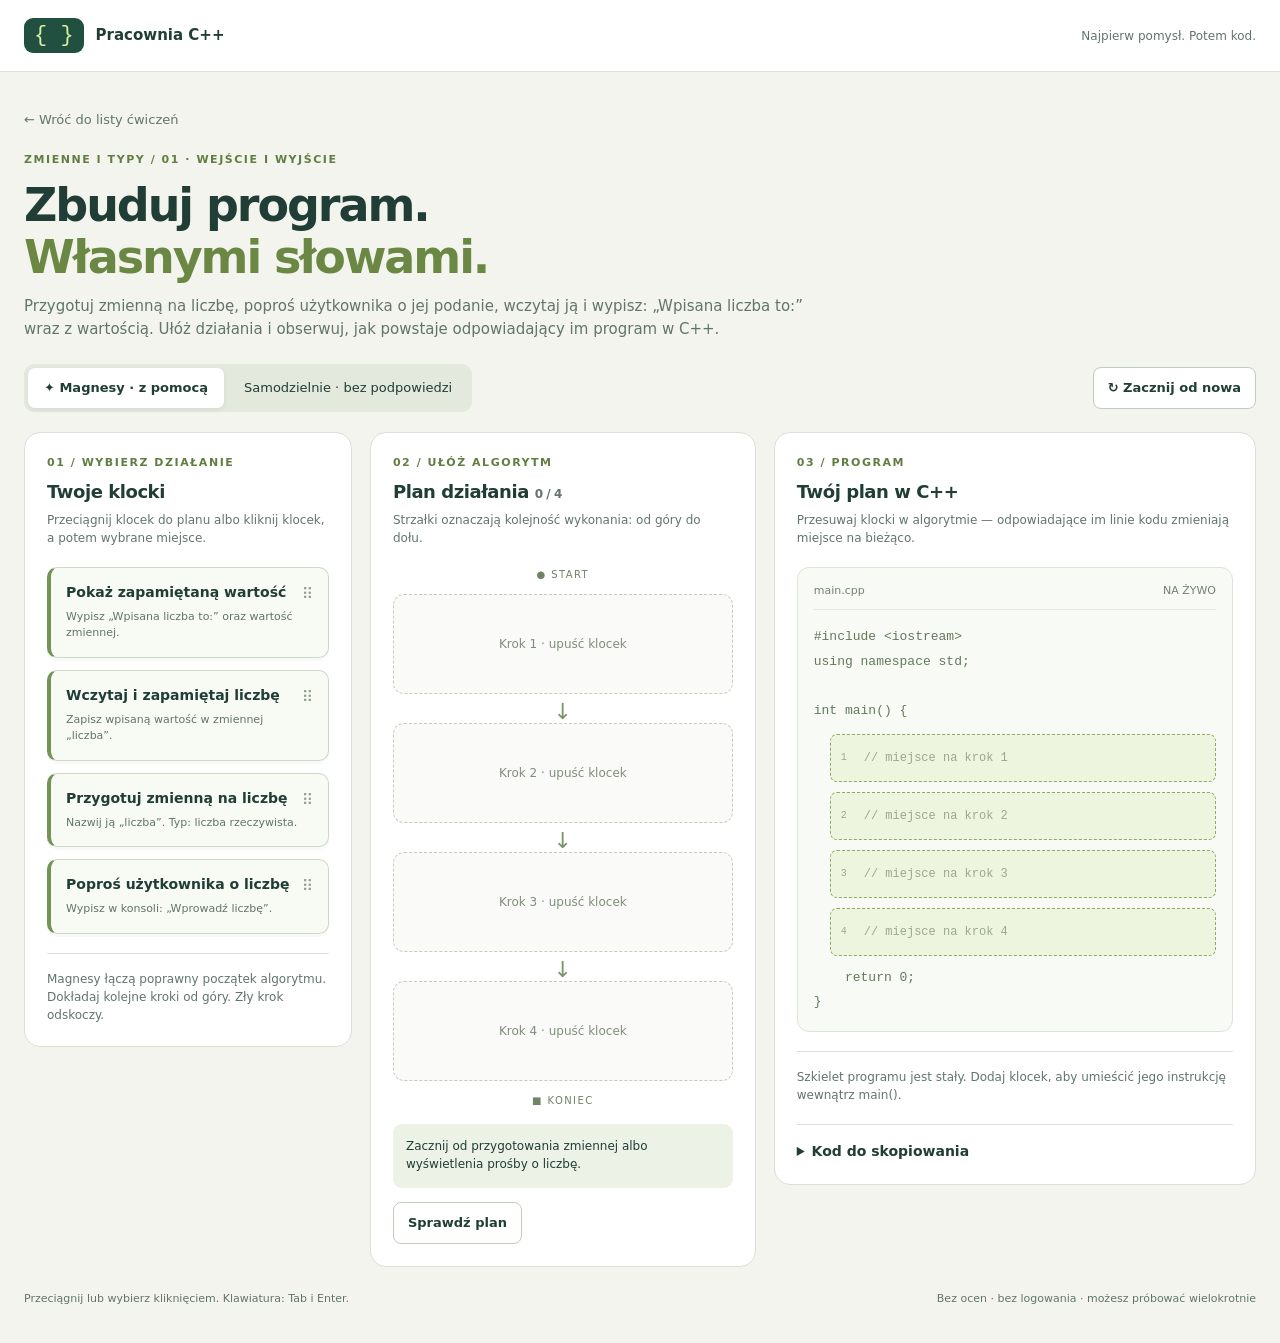
==== JP_1_3/index.html @ c5c81788 "Add files via upload" ====
<!doctype html>
<html lang="pl"><head><meta charset="utf-8"><meta name="viewport" content="width=device-width,initial-scale=1"><title>Klocki algorytmu · Pracownia C++</title><style>
:root{--bg:#f3f4ed;--ink:#203d36;--muted:#62756b;--line:#d9e1d6;--green:#214f40;--lime:#d8eea1}*{box-sizing:border-box}body{margin:0;background:var(--bg);color:var(--ink);font:15px/1.5 system-ui,sans-serif}button,input,textarea{font:inherit}button{cursor:pointer;color:inherit}button:disabled{cursor:default;opacity:.45}:focus-visible{outline:3px solid #b07524;outline-offset:3px}[hidden]{display:none!important}header{border-bottom:1px solid var(--line);background:#fff;padding:18px max(24px,calc((100vw - 1360px)/2));display:flex;justify-content:space-between;align-items:center}.brand{font-weight:750;display:flex;align-items:center;gap:12px}.logo{background:var(--green);color:var(--lime);padding:5px 10px;border-radius:9px;font:22px monospace}.tag{font-size:12px;color:var(--muted)}main{max-width:1408px;margin:auto;padding:36px 24px}.eyebrow{font-size:11px;letter-spacing:.14em;font-weight:750;color:#607e42}h1{font-size:clamp(30px,4vw,46px);line-height:1.12;letter-spacing:-.045em;margin:12px 0}h1 em{font-style:normal;color:#6b8744}.intro{max-width:780px;color:var(--muted);margin:0 0 24px}.toolbar{display:flex;justify-content:space-between;gap:14px;align-items:center;margin-bottom:20px;flex-wrap:wrap}.modes{display:flex;padding:4px;background:#e4e9de;border-radius:10px;gap:4px}.modes button{border:0;background:none;padding:10px 16px;border-radius:7px;font-size:13px}.modes button[aria-pressed=true]{background:white;box-shadow:0 2px 5px #203d3612;font-weight:700}.btn{border:1px solid #bfcdbd;border-radius:8px;padding:10px 14px;background:white;font-size:13px;font-weight:650}.primary{background:var(--green);color:white;border-color:var(--green)}.workspace{display:grid;grid-template-columns:.85fr 1fr 1.25fr;gap:18px;align-items:start}.panel{border:1px solid var(--line);border-radius:16px;background:white;padding:22px;min-width:0}.panel h2{font-size:18px;margin:7px 0 6px;letter-spacing:-.025em}.help{font-size:12px;color:var(--muted);margin:0 0 20px;min-height:36px}.bank{display:grid;gap:12px;min-height:345px;align-content:start}.block{border:1px solid #cdd9c8;border-left:4px solid #729455;border-radius:10px;background:#f8faf4;padding:15px;text-align:left;width:100%;position:relative;user-select:none;touch-action:none;box-shadow:0 3px 0 #203d3607}.block:hover{border-color:#719458;background:#f0f5e7}.block strong{display:block;font-size:14px;line-height:1.35}.block small{display:block;color:var(--muted);font-size:11px;margin-top:7px}.block.selected{outline:3px solid #a8c66b}.grip{float:right;color:#8d9b89;margin-left:8px}.slot{position:relative;border:1px dashed #c3cdbd;border-radius:11px;min-height:100px;display:flex;align-items:center;justify-content:center;background:#fafbf8}.slot + .slot{margin-top:29px}.slot + .slot:before{content:'↓';position:absolute;top:-29px;height:28px;color:#7b9568;font-size:22px}.slot .placeholder{color:#7f8e7b;font-size:12px;padding:20px}.slot .block{min-height:98px}.slot.over{background:#e4efce;outline:2px solid #83a65a}.slot.active{outline:3px solid #90b843;box-shadow:0 0 0 6px #d8eea144}.flowcap{text-align:center;font-size:10px;letter-spacing:.14em;color:#708465;padding:0 0 12px}.flowcap.end{padding:12px 0 0}.remove{position:absolute;right:7px;bottom:5px;border:0;background:transparent;font-size:11px;color:#66765d;padding:5px}.slot .block small{padding-right:35px}.status{margin:16px 0 0;background:#edf2e6;border-radius:9px;padding:13px;font-size:12px;min-height:64px}.status.error{background:#fff0e8;color:#9e4930}.status.success{background:#e6f2ce;color:#355722}.actions{display:flex;gap:8px;margin-top:14px;flex-wrap:wrap}footer{font-size:11px;color:var(--muted);display:flex;justify-content:space-between;gap:18px;margin-top:24px}.ghost{position:fixed;z-index:100;pointer-events:none;opacity:.94;box-shadow:0 16px 40px #17382f30;transform:rotate(-2deg)}.reject{animation:repel .35s ease}.snap{animation:snap .3s ease}@keyframes repel{30%{transform:translateX(18px) rotate(2deg)}65%{transform:translateX(-12px)}100%{transform:translateX(0)}}@keyframes snap{0%{transform:scale(.94)}60%{transform:scale(1.025)}100%{transform:scale(1)}}@media(max-width:1050px){.workspace{grid-template-columns:1fr 1fr}.preview{grid-column:1/-1}.bank{min-height:0}}@media(max-width:650px){header{padding:14px 18px}.tag{display:none}main{padding:25px 16px}.workspace{grid-template-columns:1fr}.preview{grid-column:auto}.panel{padding:18px}.help{min-height:0}footer{flex-direction:column}.modes button{padding:10px}h1{font-size:36px}}@media(prefers-reduced-motion:reduce){*{animation:none!important}}
.editor{background:#f8faf6;border:1px solid #dce4d7;border-radius:12px;padding:16px;overflow:hidden}.editor-head{display:flex;justify-content:space-between;border-bottom:1px solid #e0e7dc;padding-bottom:12px;margin-bottom:15px;color:#74836d;font:11px system-ui}.fixed-code{white-space:pre-wrap;font:13px/1.9 Consolas,monospace;color:#64795b}.code-row{margin:10px 0 10px 16px;border:1px solid #dce5d6;background:#fff;border-radius:7px;padding:12px 10px;min-height:48px;display:flex;gap:10px;align-items:center}.code-row code{font:12px/1.7 Consolas,monospace;white-space:pre-wrap;overflow-wrap:anywhere;min-width:0}.code-row .num{font:10px Consolas,monospace;color:#9aa890;flex:0 0 13px}.code-row.empty{border-style:dashed;background:transparent;color:#9aa890}.code-row.highlight{border-color:#8faa64;background:#edf5df}.note{font-size:12px;color:var(--muted);border-top:1px solid var(--line);padding-top:16px;margin-top:19px}.copy-panel{margin-top:20px;border-top:1px solid var(--line);padding-top:16px}.copy-panel summary{cursor:pointer;font-weight:650;font-size:14px}.copy-help{font-size:12px;color:var(--muted);margin:12px 0}.copy-panel textarea{display:block;width:100%;resize:vertical;min-height:240px;border:1px solid var(--line);border-radius:8px;background:#fafcf7;padding:13px;font:12px/1.7 Consolas,monospace;color:var(--ink);white-space:pre;overflow:auto}.code-row .num{user-select:none}.back-link{display:inline-block;margin-bottom:22px;color:var(--muted);font-size:13px;text-decoration:none}.back-link:hover{text-decoration:underline;color:var(--ink)}</style></head><body><header><div class="brand"><span class="logo">{ }</span> Pracownia C++</div><span class="tag">Najpierw pomysł. Potem kod.</span></header><main><a class="back-link" href="../index.html">← Wróć do listy ćwiczeń</a><div class="eyebrow">ZMIENNE I TYPY / 01 · WEJŚCIE I WYJŚCIE</div><h1>Zbuduj program.<br><em>Własnymi słowami.</em></h1><p class="intro">Przygotuj zmienną na liczbę, poproś użytkownika o jej podanie, wczytaj ją i wypisz: „Wpisana liczba to:” wraz z wartością. Ułóż działania i obserwuj, jak powstaje odpowiadający im program w C++.</p><div class="toolbar"><div class="modes" aria-label="Sposób sprawdzania"><button id="magnet" aria-pressed="true">✦ Magnesy · z pomocą</button><button id="free" aria-pressed="false">Samodzielnie · bez podpowiedzi</button></div><button class="btn" id="reset">↻ Zacznij od nowa</button></div><div class="workspace"><section class="panel"><div class="eyebrow">01 / WYBIERZ DZIAŁANIE</div><h2>Twoje klocki</h2><p class="help">Przeciągnij klocek do planu albo kliknij klocek, a potem wybrane miejsce.</p><div class="bank" id="bank"></div><div class="note" id="modeNote">Magnesy łączą poprawny początek algorytmu. Dokładaj kolejne kroki od góry. Zły krok odskoczy.</div></section><section class="panel"><div class="eyebrow">02 / UŁÓŻ ALGORYTM</div><h2>Plan działania <span id="count" class="tag">0 / 4</span></h2><p class="help">Strzałki oznaczają kolejność wykonania: od góry do dołu.</p><div class="flowcap">● START</div><div id="slots"></div><div class="flowcap end">■ KONIEC</div><div id="status" class="status" role="status" aria-live="polite">Zacznij od przygotowania zmiennej albo wyświetlenia prośby o liczbę.</div><div class="actions"><button class="btn" id="check">Sprawdź plan</button></div></section><section class="panel preview"><div class="eyebrow">03 / PROGRAM</div><h2>Twój plan w C++</h2><p class="help">Przesuwaj klocki w algorytmie — odpowiadające im linie kodu zmieniają miejsce na bieżąco.</p><div class="editor"><div class="editor-head"><span>main.cpp</span><span>NA ŻYWO</span></div><div class="fixed-code">#include &lt;iostream&gt;<br>using namespace std;<br><br>int main() {</div><div id="codeRows" aria-label="Instrukcje w kolejności algorytmu"></div><div class="fixed-code">    return 0;<br>}</div></div><p class="note" id="codeHint" aria-live="polite">Szkielet programu jest stały. Dodaj klocek, aby umieścić jego instrukcję wewnątrz main().</p><details class="copy-panel"><summary>Kod do skopiowania</summary><p class="copy-help">Cały program bez numerów, zgodny z ułożonym planem. Możesz skopiować go przyciskiem lub zaznaczyć tekst poniżej.</p><textarea id="copyCode" readonly spellcheck="false" aria-label="Pełny kod C++ do skopiowania" rows="13"></textarea><div class="actions"><button type="button" class="btn primary" id="copyButton">Kopiuj kod</button><button type="button" class="btn" id="selectCode">Zaznacz cały kod</button></div><p id="copyStatus" class="copy-help" role="status" aria-live="polite"></p></details></section></div><footer><span>Przeciągnij lub wybierz kliknięciem. Klawiatura: Tab i Enter.</span><span>Bez ocen · bez logowania · możesz próbować wielokrotnie</span></footer></main><script>
const blocks=[{id:'declare',title:'Przygotuj zmienną na liczbę',sub:'Nazwij ją „liczba”. Typ: liczba rzeczywista.',code:'double liczba;'},{id:'prompt',title:'Poproś użytkownika o liczbę',sub:'Wypisz w konsoli: „Wprowadź liczbę”.',code:'cout << "Wprowadź liczbę" << endl;'},{id:'read',title:'Wczytaj i zapamiętaj liczbę',sub:'Zapisz wpisaną wartość w zmiennej „liczba”.',code:'cin >> liczba;'},{id:'print',title:'Pokaż zapamiętaną wartość',sub:'Wypisz „Wpisana liczba to:” oraz wartość zmiennej.',code:'cout << "Wpisana liczba to: " << liczba << endl;'}];
const $=id=>document.getElementById(id);let order=[null,null,null,null],bankOrder=['print','read','declare','prompt'],selected=null,mode='magnet',drag=null,suppressClick=false;
function issue(ids,complete=false){let seen=new Set();for(let i=0;i<ids.length;i++){let id=ids[i];if(!id){if(ids.slice(i+1).some(Boolean))return 'Zostaw ciągły plan: uzupełnij wcześniejsze miejsce.';if(complete)return 'Wykorzystaj wszystkie cztery klocki.';break;}if(id==='read'&&!seen.has('declare'))return 'Najpierw przygotuj zmienną — potrzebujesz miejsca na wczytaną liczbę.';if(id==='read'&&!seen.has('prompt'))return 'Najpierw poproś użytkownika o liczbę, aby wiedział, co wpisać.';if(id==='print'&&!seen.has('read'))return 'Nie ma jeszcze wartości do pokazania. Najpierw wczytaj liczbę.';seen.add(id);}return '';}
function status(t,type=''){$('status').textContent=t;$('status').className='status '+type;}
function card(id){const b=blocks.find(b=>b.id===id),el=document.createElement('button');el.type='button';el.className='block'+(selected===id?' selected':'');el.dataset.id=id;el.setAttribute('aria-pressed',selected===id);el.innerHTML='<span class="grip" aria-hidden="true">⠿</span><strong>'+b.title+'</strong><small>'+b.sub+'</small>';el.onclick=()=>{if(suppressClick)return;selected=selected===id?null:id;render();status(selected?'Wybrano klocek. Kliknij miejsce w planie.':'Wybierz kolejny klocek.');};el.addEventListener('pointerdown',startDrag);return el;}
function render(){document.querySelectorAll(".ghost").forEach(g=>g.remove());$('bank').replaceChildren();bankOrder.filter(id=>!order.includes(id)).forEach(id=>$('bank').append(card(id)));if(order.every(Boolean))$('bank').textContent='Wszystkie klocki są w planie. Możesz sprawdzić rozwiązanie.';$('slots').replaceChildren();order.forEach((id,i)=>{let s=document.createElement('div');s.className='slot';s.dataset.slot=i;if(id){let c=card(id);c.onclick=()=>{if(suppressClick)return;if(selected&&selected!==id)place(selected,i);else{selected=selected===id?null:id;render();status('Wybierz inne miejsce, aby przenieść lub zamienić klocek.');}};s.append(c);let rem=document.createElement('button');rem.className='remove';rem.textContent='Usuń';rem.setAttribute('aria-label','Usuń krok '+(i+1));rem.onclick=()=>{order[i]=null;selected=null;invalidate();render();};s.append(rem);}else{let p=document.createElement('button');p.className='placeholder';p.style='border:0;background:transparent;width:100%;min-height:98px';p.textContent='Krok '+(i+1)+' · upuść klocek';p.onclick=()=>{if(selected)place(selected,i);else status('Najpierw wybierz klocek po lewej.');};s.append(p);}$('slots').append(s);});$('count').textContent=order.filter(Boolean).length+' / 4';renderCode(order,selected);}
function invalidate(){status('Plan zmieniony. Sprawdź zależności między krokami.');}
function place(id,i){let next=candidate(id,i);let err=mode==='magnet'?issue(next):'';if(err){renderCode(order);status(err,'error');let el=document.querySelector('[data-id="'+id+'"]');el?.classList.remove('reject');if(el){void el.offsetWidth;el.classList.add('reject');}return;}order=next;selected=null;invalidate();render();document.querySelector('[data-slot="'+i+'"]').classList.add('snap');status(order.every(Boolean)?'Plan jest pełny. Kod po prawej odpowiada Twojej kolejności.':'Połączono. Dodaj kolejne działanie.');}
function startDrag(e){if(e.button!==0)return;drag={id:e.currentTarget.dataset.id,x:e.clientX,y:e.clientY,el:e.currentTarget,ghost:null};}
window.addEventListener('pointermove',e=>{if(!drag)return;if(e.buttons!==1){drag.ghost?.remove();drag=null;renderCode(order);return;}if(!drag.ghost&&Math.hypot(e.clientX-drag.x,e.clientY-drag.y)>7){let g=drag.el.cloneNode(true);g.classList.add('ghost');g.style.width=drag.el.offsetWidth+'px';document.body.append(g);drag.ghost=g;}if(drag.ghost){e.preventDefault();drag.ghost.style.left=e.clientX-80+'px';drag.ghost.style.top=e.clientY-28+'px';document.querySelectorAll('.over').forEach(s=>s.classList.remove('over'));let target=document.elementFromPoint(e.clientX,e.clientY)?.closest('.slot');target?.classList.add('over');if(target){let next=candidate(drag.id,Number(target.dataset.slot));if(mode==='free'||!issue(next))renderCode(next,drag.id,true);else renderCode(order,drag.id);}else renderCode(order,drag.id);}},{passive:false});
window.addEventListener('pointerup',e=>{if(!drag)return;let d=drag;drag=null;renderCode(order);document.querySelectorAll('.over').forEach(s=>s.classList.remove('over'));if(d.ghost){d.ghost.remove();suppressClick=true;setTimeout(()=>suppressClick=false,50);let s=document.elementFromPoint(e.clientX,e.clientY)?.closest('.slot');if(s)place(d.id,Number(s.dataset.slot));else renderCode(order);}});window.addEventListener('pointercancel',()=>{drag?.ghost?.remove();drag=null;document.querySelectorAll('.over').forEach(s=>s.classList.remove('over'));});

function candidate(id,i){let next=order.slice(),old=next.indexOf(id);if(old===i)return next;if(old>=0)next[old]=null;if(next[i]&&old>=0)next[old]=next[i];next[i]=id;return next;}
function programText(ids){
 return '#include <iostream>\nusing namespace std;\n\nint main() {\n'+ids.map((id,i)=>'    '+(id?blocks.find(b=>b.id===id).code:'// Uzupełnij krok '+(i+1))).join('\n')+'\n    return 0;\n}\n';
}
function selectCode(){ $('copyCode').focus(); $('copyCode').select(); }
$('selectCode').onclick=()=>{selectCode();$('copyStatus').textContent='Zaznaczono cały kod. Naciśnij Ctrl+C (lub ⌘C).';};
$('copyButton').onclick=async()=>{
 const text=$('copyCode').value;
 try{if(!navigator.clipboard?.writeText)throw new Error('clipboard unavailable');await navigator.clipboard.writeText(text);$('copyStatus').textContent='Skopiowano cały program bez numerów.';}
 catch{selectCode();$('copyStatus').textContent='Automatyczne kopiowanie jest niedostępne. Kod został zaznaczony — naciśnij Ctrl+C (lub ⌘C).';}
};
const codeNodes=new Map();let lastCode='';
function renderCode(ids,highlight=null,preview=false){
 const key=JSON.stringify([ids,highlight,preview]);if(key===lastCode)return;lastCode=key;
 const parent=$('codeRows'),before=new Map([...parent.children].map(el=>[el.dataset.key,el.getBoundingClientRect().top]));
 const rows=ids.map((id,i)=>{const key=id||'empty'+i;let row=codeNodes.get(key);if(!row){row=document.createElement('div');row.dataset.key=key;row.innerHTML='<span class="num"></span><code></code>';codeNodes.set(key,row);}
 row.className='code-row'+(!id?' empty':'')+(id===highlight?' highlight':'');row.querySelector('.num').textContent=String(i+1);row.querySelector('code').textContent=id?blocks.find(b=>b.id===id).code:'// miejsce na krok '+(i+1);return row;});
 parent.replaceChildren(...rows);
 const source=programText(ids);if($('copyCode').value!==source){$('copyCode').value=source;$('copyStatus').textContent='';}
 if(!matchMedia('(prefers-reduced-motion: reduce)').matches)rows.forEach(row=>{row.getAnimations().forEach(a=>a.cancel());const old=before.get(row.dataset.key),now=row.getBoundingClientRect().top;if(old!==undefined&&old!==now)row.animate([{transform:'translateY('+(old-now)+'px)'},{transform:'translateY(0)'}],{duration:220,easing:'ease-out'});});
 $('codeHint').textContent=preview?'Podgląd miejsca docelowego — upuść klocek, aby zatwierdzić kolejność.':ids.some(Boolean)?'Kod odzwierciedla Twój plan, również gdy zawiera błąd. Użyj „Sprawdź plan”, aby ocenić kolejność.':'Szkielet programu jest stały. Dodaj klocek, aby umieścić jego instrukcję wewnątrz main().';
}
function check(){let err=issue(order,true);status(err||'Gotowe! Zmienna i prośba poprzedzają odczyt, a wynik pojawia się po wczytaniu.',err?'error':'success');return !err;}
$('check').onclick=check;
for(const m of ['magnet','free'])$(m).onclick=()=>{mode=m;for(const n of ['magnet','free'])$(n).setAttribute('aria-pressed',n===m);$('modeNote').textContent=m==='magnet'?'Magnesy łączą poprawny początek algorytmu. Dokładaj kolejne kroki od góry. Zły krok odskoczy.':'Możesz układać dowolnie i zamieniać klocki miejscami. Dopiero „Sprawdź plan” oceni zależności.';invalidate();render();status(m==='magnet'?'Magnesy włączone. Jeśli plan ma luki, uzupełnij go od góry.':'Ułóż plan samodzielnie, a potem go sprawdź.');};
$('reset').onclick=()=>{order=[null,null,null,null];selected=null;bankOrder=blocks.map(b=>b.id);for(let i=bankOrder.length-1;i>0;i--){let j=Math.floor(Math.random()*(i+1));[bankOrder[i],bankOrder[j]]=[bankOrder[j],bankOrder[i]];}invalidate();render();status('Nowa próba. Wybierz pierwsze działanie.');};render();
</script></body></html>
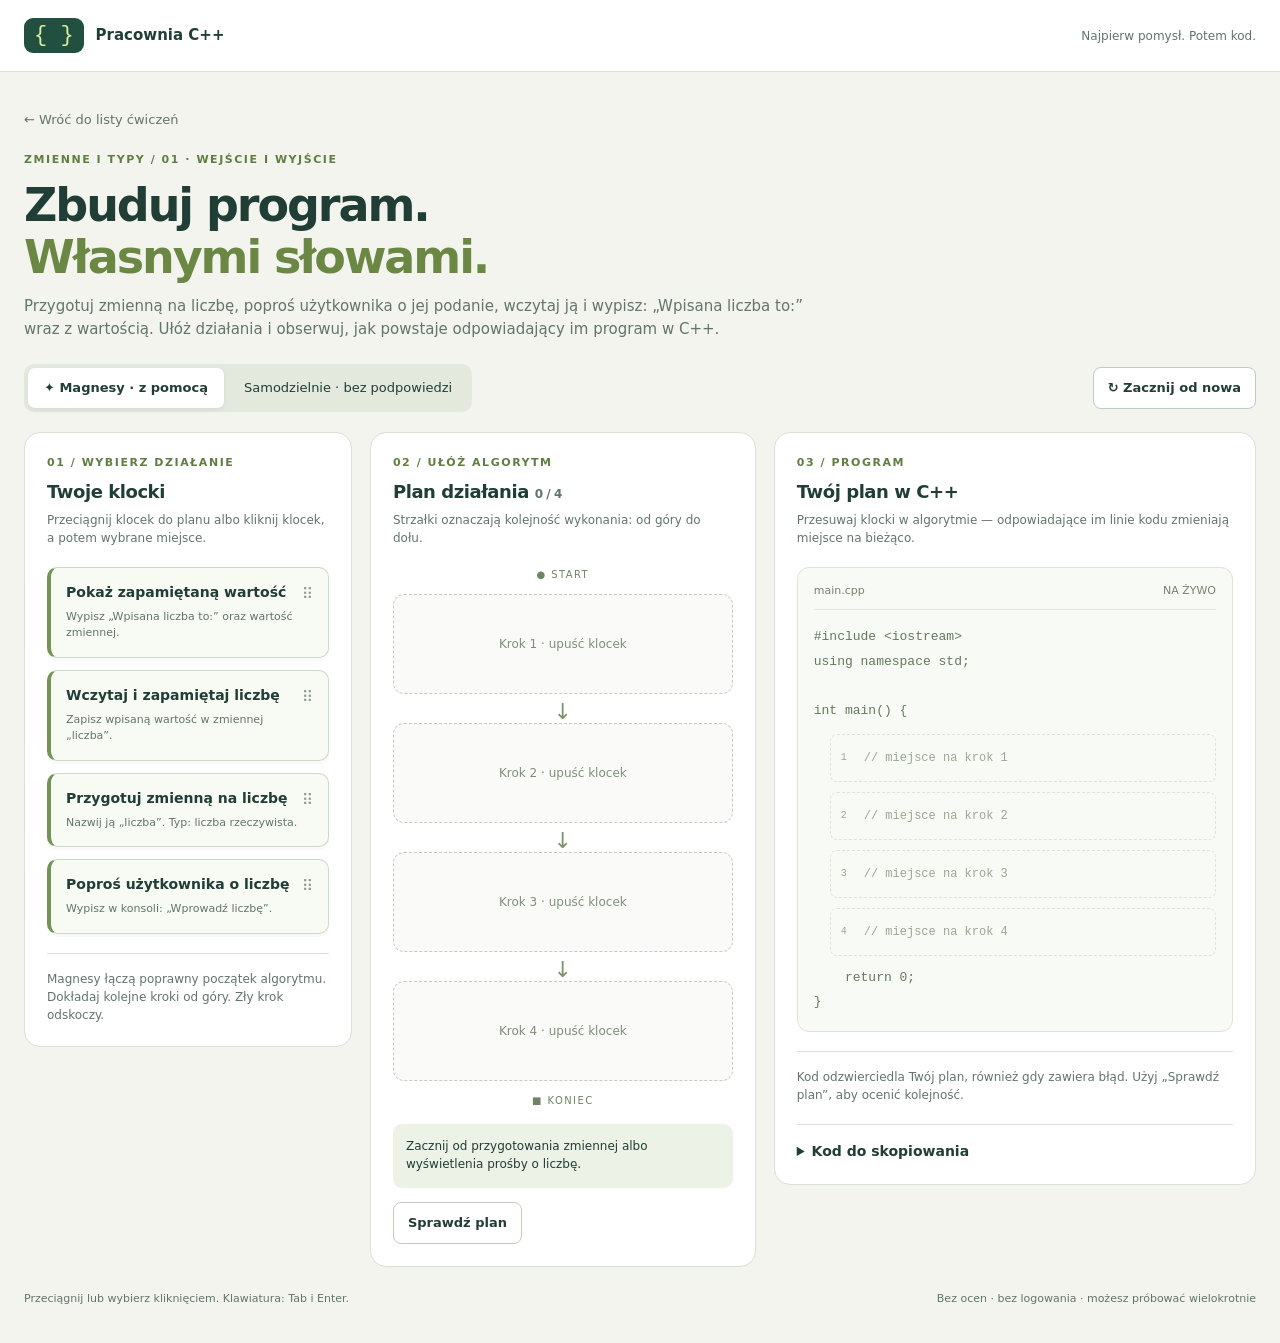
==== commit 0d4fb830: "Add files via upload" ====
--- a/JP_1_3/index.html
+++ b/JP_1_3/index.html
@@ -1,43 +1,103 @@
 <!doctype html>
-<html lang="pl"><head><meta charset="utf-8"><meta name="viewport" content="width=device-width,initial-scale=1"><title>Klocki algorytmu · Pracownia C++</title><style>
-:root{--bg:#f3f4ed;--ink:#203d36;--muted:#62756b;--line:#d9e1d6;--green:#214f40;--lime:#d8eea1}*{box-sizing:border-box}body{margin:0;background:var(--bg);color:var(--ink);font:15px/1.5 system-ui,sans-serif}button,input,textarea{font:inherit}button{cursor:pointer;color:inherit}button:disabled{cursor:default;opacity:.45}:focus-visible{outline:3px solid #b07524;outline-offset:3px}[hidden]{display:none!important}header{border-bottom:1px solid var(--line);background:#fff;padding:18px max(24px,calc((100vw - 1360px)/2));display:flex;justify-content:space-between;align-items:center}.brand{font-weight:750;display:flex;align-items:center;gap:12px}.logo{background:var(--green);color:var(--lime);padding:5px 10px;border-radius:9px;font:22px monospace}.tag{font-size:12px;color:var(--muted)}main{max-width:1408px;margin:auto;padding:36px 24px}.eyebrow{font-size:11px;letter-spacing:.14em;font-weight:750;color:#607e42}h1{font-size:clamp(30px,4vw,46px);line-height:1.12;letter-spacing:-.045em;margin:12px 0}h1 em{font-style:normal;color:#6b8744}.intro{max-width:780px;color:var(--muted);margin:0 0 24px}.toolbar{display:flex;justify-content:space-between;gap:14px;align-items:center;margin-bottom:20px;flex-wrap:wrap}.modes{display:flex;padding:4px;background:#e4e9de;border-radius:10px;gap:4px}.modes button{border:0;background:none;padding:10px 16px;border-radius:7px;font-size:13px}.modes button[aria-pressed=true]{background:white;box-shadow:0 2px 5px #203d3612;font-weight:700}.btn{border:1px solid #bfcdbd;border-radius:8px;padding:10px 14px;background:white;font-size:13px;font-weight:650}.primary{background:var(--green);color:white;border-color:var(--green)}.workspace{display:grid;grid-template-columns:.85fr 1fr 1.25fr;gap:18px;align-items:start}.panel{border:1px solid var(--line);border-radius:16px;background:white;padding:22px;min-width:0}.panel h2{font-size:18px;margin:7px 0 6px;letter-spacing:-.025em}.help{font-size:12px;color:var(--muted);margin:0 0 20px;min-height:36px}.bank{display:grid;gap:12px;min-height:345px;align-content:start}.block{border:1px solid #cdd9c8;border-left:4px solid #729455;border-radius:10px;background:#f8faf4;padding:15px;text-align:left;width:100%;position:relative;user-select:none;touch-action:none;box-shadow:0 3px 0 #203d3607}.block:hover{border-color:#719458;background:#f0f5e7}.block strong{display:block;font-size:14px;line-height:1.35}.block small{display:block;color:var(--muted);font-size:11px;margin-top:7px}.block.selected{outline:3px solid #a8c66b}.grip{float:right;color:#8d9b89;margin-left:8px}.slot{position:relative;border:1px dashed #c3cdbd;border-radius:11px;min-height:100px;display:flex;align-items:center;justify-content:center;background:#fafbf8}.slot + .slot{margin-top:29px}.slot + .slot:before{content:'↓';position:absolute;top:-29px;height:28px;color:#7b9568;font-size:22px}.slot .placeholder{color:#7f8e7b;font-size:12px;padding:20px}.slot .block{min-height:98px}.slot.over{background:#e4efce;outline:2px solid #83a65a}.slot.active{outline:3px solid #90b843;box-shadow:0 0 0 6px #d8eea144}.flowcap{text-align:center;font-size:10px;letter-spacing:.14em;color:#708465;padding:0 0 12px}.flowcap.end{padding:12px 0 0}.remove{position:absolute;right:7px;bottom:5px;border:0;background:transparent;font-size:11px;color:#66765d;padding:5px}.slot .block small{padding-right:35px}.status{margin:16px 0 0;background:#edf2e6;border-radius:9px;padding:13px;font-size:12px;min-height:64px}.status.error{background:#fff0e8;color:#9e4930}.status.success{background:#e6f2ce;color:#355722}.actions{display:flex;gap:8px;margin-top:14px;flex-wrap:wrap}footer{font-size:11px;color:var(--muted);display:flex;justify-content:space-between;gap:18px;margin-top:24px}.ghost{position:fixed;z-index:100;pointer-events:none;opacity:.94;box-shadow:0 16px 40px #17382f30;transform:rotate(-2deg)}.reject{animation:repel .35s ease}.snap{animation:snap .3s ease}@keyframes repel{30%{transform:translateX(18px) rotate(2deg)}65%{transform:translateX(-12px)}100%{transform:translateX(0)}}@keyframes snap{0%{transform:scale(.94)}60%{transform:scale(1.025)}100%{transform:scale(1)}}@media(max-width:1050px){.workspace{grid-template-columns:1fr 1fr}.preview{grid-column:1/-1}.bank{min-height:0}}@media(max-width:650px){header{padding:14px 18px}.tag{display:none}main{padding:25px 16px}.workspace{grid-template-columns:1fr}.preview{grid-column:auto}.panel{padding:18px}.help{min-height:0}footer{flex-direction:column}.modes button{padding:10px}h1{font-size:36px}}@media(prefers-reduced-motion:reduce){*{animation:none!important}}
-.editor{background:#f8faf6;border:1px solid #dce4d7;border-radius:12px;padding:16px;overflow:hidden}.editor-head{display:flex;justify-content:space-between;border-bottom:1px solid #e0e7dc;padding-bottom:12px;margin-bottom:15px;color:#74836d;font:11px system-ui}.fixed-code{white-space:pre-wrap;font:13px/1.9 Consolas,monospace;color:#64795b}.code-row{margin:10px 0 10px 16px;border:1px solid #dce5d6;background:#fff;border-radius:7px;padding:12px 10px;min-height:48px;display:flex;gap:10px;align-items:center}.code-row code{font:12px/1.7 Consolas,monospace;white-space:pre-wrap;overflow-wrap:anywhere;min-width:0}.code-row .num{font:10px Consolas,monospace;color:#9aa890;flex:0 0 13px}.code-row.empty{border-style:dashed;background:transparent;color:#9aa890}.code-row.highlight{border-color:#8faa64;background:#edf5df}.note{font-size:12px;color:var(--muted);border-top:1px solid var(--line);padding-top:16px;margin-top:19px}.copy-panel{margin-top:20px;border-top:1px solid var(--line);padding-top:16px}.copy-panel summary{cursor:pointer;font-weight:650;font-size:14px}.copy-help{font-size:12px;color:var(--muted);margin:12px 0}.copy-panel textarea{display:block;width:100%;resize:vertical;min-height:240px;border:1px solid var(--line);border-radius:8px;background:#fafcf7;padding:13px;font:12px/1.7 Consolas,monospace;color:var(--ink);white-space:pre;overflow:auto}.code-row .num{user-select:none}.back-link{display:inline-block;margin-bottom:22px;color:var(--muted);font-size:13px;text-decoration:none}.back-link:hover{text-decoration:underline;color:var(--ink)}</style></head><body><header><div class="brand"><span class="logo">{ }</span> Pracownia C++</div><span class="tag">Najpierw pomysł. Potem kod.</span></header><main><a class="back-link" href="../index.html">← Wróć do listy ćwiczeń</a><div class="eyebrow">ZMIENNE I TYPY / 01 · WEJŚCIE I WYJŚCIE</div><h1>Zbuduj program.<br><em>Własnymi słowami.</em></h1><p class="intro">Przygotuj zmienną na liczbę, poproś użytkownika o jej podanie, wczytaj ją i wypisz: „Wpisana liczba to:” wraz z wartością. Ułóż działania i obserwuj, jak powstaje odpowiadający im program w C++.</p><div class="toolbar"><div class="modes" aria-label="Sposób sprawdzania"><button id="magnet" aria-pressed="true">✦ Magnesy · z pomocą</button><button id="free" aria-pressed="false">Samodzielnie · bez podpowiedzi</button></div><button class="btn" id="reset">↻ Zacznij od nowa</button></div><div class="workspace"><section class="panel"><div class="eyebrow">01 / WYBIERZ DZIAŁANIE</div><h2>Twoje klocki</h2><p class="help">Przeciągnij klocek do planu albo kliknij klocek, a potem wybrane miejsce.</p><div class="bank" id="bank"></div><div class="note" id="modeNote">Magnesy łączą poprawny początek algorytmu. Dokładaj kolejne kroki od góry. Zły krok odskoczy.</div></section><section class="panel"><div class="eyebrow">02 / UŁÓŻ ALGORYTM</div><h2>Plan działania <span id="count" class="tag">0 / 4</span></h2><p class="help">Strzałki oznaczają kolejność wykonania: od góry do dołu.</p><div class="flowcap">● START</div><div id="slots"></div><div class="flowcap end">■ KONIEC</div><div id="status" class="status" role="status" aria-live="polite">Zacznij od przygotowania zmiennej albo wyświetlenia prośby o liczbę.</div><div class="actions"><button class="btn" id="check">Sprawdź plan</button></div></section><section class="panel preview"><div class="eyebrow">03 / PROGRAM</div><h2>Twój plan w C++</h2><p class="help">Przesuwaj klocki w algorytmie — odpowiadające im linie kodu zmieniają miejsce na bieżąco.</p><div class="editor"><div class="editor-head"><span>main.cpp</span><span>NA ŻYWO</span></div><div class="fixed-code">#include &lt;iostream&gt;<br>using namespace std;<br><br>int main() {</div><div id="codeRows" aria-label="Instrukcje w kolejności algorytmu"></div><div class="fixed-code">    return 0;<br>}</div></div><p class="note" id="codeHint" aria-live="polite">Szkielet programu jest stały. Dodaj klocek, aby umieścić jego instrukcję wewnątrz main().</p><details class="copy-panel"><summary>Kod do skopiowania</summary><p class="copy-help">Cały program bez numerów, zgodny z ułożonym planem. Możesz skopiować go przyciskiem lub zaznaczyć tekst poniżej.</p><textarea id="copyCode" readonly spellcheck="false" aria-label="Pełny kod C++ do skopiowania" rows="13"></textarea><div class="actions"><button type="button" class="btn primary" id="copyButton">Kopiuj kod</button><button type="button" class="btn" id="selectCode">Zaznacz cały kod</button></div><p id="copyStatus" class="copy-help" role="status" aria-live="polite"></p></details></section></div><footer><span>Przeciągnij lub wybierz kliknięciem. Klawiatura: Tab i Enter.</span><span>Bez ocen · bez logowania · możesz próbować wielokrotnie</span></footer></main><script>
-const blocks=[{id:'declare',title:'Przygotuj zmienną na liczbę',sub:'Nazwij ją „liczba”. Typ: liczba rzeczywista.',code:'double liczba;'},{id:'prompt',title:'Poproś użytkownika o liczbę',sub:'Wypisz w konsoli: „Wprowadź liczbę”.',code:'cout << "Wprowadź liczbę" << endl;'},{id:'read',title:'Wczytaj i zapamiętaj liczbę',sub:'Zapisz wpisaną wartość w zmiennej „liczba”.',code:'cin >> liczba;'},{id:'print',title:'Pokaż zapamiętaną wartość',sub:'Wypisz „Wpisana liczba to:” oraz wartość zmiennej.',code:'cout << "Wpisana liczba to: " << liczba << endl;'}];
-const $=id=>document.getElementById(id);let order=[null,null,null,null],bankOrder=['print','read','declare','prompt'],selected=null,mode='magnet',drag=null,suppressClick=false;
-function issue(ids,complete=false){let seen=new Set();for(let i=0;i<ids.length;i++){let id=ids[i];if(!id){if(ids.slice(i+1).some(Boolean))return 'Zostaw ciągły plan: uzupełnij wcześniejsze miejsce.';if(complete)return 'Wykorzystaj wszystkie cztery klocki.';break;}if(id==='read'&&!seen.has('declare'))return 'Najpierw przygotuj zmienną — potrzebujesz miejsca na wczytaną liczbę.';if(id==='read'&&!seen.has('prompt'))return 'Najpierw poproś użytkownika o liczbę, aby wiedział, co wpisać.';if(id==='print'&&!seen.has('read'))return 'Nie ma jeszcze wartości do pokazania. Najpierw wczytaj liczbę.';seen.add(id);}return '';}
-function status(t,type=''){$('status').textContent=t;$('status').className='status '+type;}
-function card(id){const b=blocks.find(b=>b.id===id),el=document.createElement('button');el.type='button';el.className='block'+(selected===id?' selected':'');el.dataset.id=id;el.setAttribute('aria-pressed',selected===id);el.innerHTML='<span class="grip" aria-hidden="true">⠿</span><strong>'+b.title+'</strong><small>'+b.sub+'</small>';el.onclick=()=>{if(suppressClick)return;selected=selected===id?null:id;render();status(selected?'Wybrano klocek. Kliknij miejsce w planie.':'Wybierz kolejny klocek.');};el.addEventListener('pointerdown',startDrag);return el;}
-function render(){document.querySelectorAll(".ghost").forEach(g=>g.remove());$('bank').replaceChildren();bankOrder.filter(id=>!order.includes(id)).forEach(id=>$('bank').append(card(id)));if(order.every(Boolean))$('bank').textContent='Wszystkie klocki są w planie. Możesz sprawdzić rozwiązanie.';$('slots').replaceChildren();order.forEach((id,i)=>{let s=document.createElement('div');s.className='slot';s.dataset.slot=i;if(id){let c=card(id);c.onclick=()=>{if(suppressClick)return;if(selected&&selected!==id)place(selected,i);else{selected=selected===id?null:id;render();status('Wybierz inne miejsce, aby przenieść lub zamienić klocek.');}};s.append(c);let rem=document.createElement('button');rem.className='remove';rem.textContent='Usuń';rem.setAttribute('aria-label','Usuń krok '+(i+1));rem.onclick=()=>{order[i]=null;selected=null;invalidate();render();};s.append(rem);}else{let p=document.createElement('button');p.className='placeholder';p.style='border:0;background:transparent;width:100%;min-height:98px';p.textContent='Krok '+(i+1)+' · upuść klocek';p.onclick=()=>{if(selected)place(selected,i);else status('Najpierw wybierz klocek po lewej.');};s.append(p);}$('slots').append(s);});$('count').textContent=order.filter(Boolean).length+' / 4';renderCode(order,selected);}
-function invalidate(){status('Plan zmieniony. Sprawdź zależności między krokami.');}
-function place(id,i){let next=candidate(id,i);let err=mode==='magnet'?issue(next):'';if(err){renderCode(order);status(err,'error');let el=document.querySelector('[data-id="'+id+'"]');el?.classList.remove('reject');if(el){void el.offsetWidth;el.classList.add('reject');}return;}order=next;selected=null;invalidate();render();document.querySelector('[data-slot="'+i+'"]').classList.add('snap');status(order.every(Boolean)?'Plan jest pełny. Kod po prawej odpowiada Twojej kolejności.':'Połączono. Dodaj kolejne działanie.');}
-function startDrag(e){if(e.button!==0)return;drag={id:e.currentTarget.dataset.id,x:e.clientX,y:e.clientY,el:e.currentTarget,ghost:null};}
-window.addEventListener('pointermove',e=>{if(!drag)return;if(e.buttons!==1){drag.ghost?.remove();drag=null;renderCode(order);return;}if(!drag.ghost&&Math.hypot(e.clientX-drag.x,e.clientY-drag.y)>7){let g=drag.el.cloneNode(true);g.classList.add('ghost');g.style.width=drag.el.offsetWidth+'px';document.body.append(g);drag.ghost=g;}if(drag.ghost){e.preventDefault();drag.ghost.style.left=e.clientX-80+'px';drag.ghost.style.top=e.clientY-28+'px';document.querySelectorAll('.over').forEach(s=>s.classList.remove('over'));let target=document.elementFromPoint(e.clientX,e.clientY)?.closest('.slot');target?.classList.add('over');if(target){let next=candidate(drag.id,Number(target.dataset.slot));if(mode==='free'||!issue(next))renderCode(next,drag.id,true);else renderCode(order,drag.id);}else renderCode(order,drag.id);}},{passive:false});
-window.addEventListener('pointerup',e=>{if(!drag)return;let d=drag;drag=null;renderCode(order);document.querySelectorAll('.over').forEach(s=>s.classList.remove('over'));if(d.ghost){d.ghost.remove();suppressClick=true;setTimeout(()=>suppressClick=false,50);let s=document.elementFromPoint(e.clientX,e.clientY)?.closest('.slot');if(s)place(d.id,Number(s.dataset.slot));else renderCode(order);}});window.addEventListener('pointercancel',()=>{drag?.ghost?.remove();drag=null;document.querySelectorAll('.over').forEach(s=>s.classList.remove('over'));});
-
-function candidate(id,i){let next=order.slice(),old=next.indexOf(id);if(old===i)return next;if(old>=0)next[old]=null;if(next[i]&&old>=0)next[old]=next[i];next[i]=id;return next;}
-function programText(ids){
- return '#include <iostream>\nusing namespace std;\n\nint main() {\n'+ids.map((id,i)=>'    '+(id?blocks.find(b=>b.id===id).code:'// Uzupełnij krok '+(i+1))).join('\n')+'\n    return 0;\n}\n';
-}
-function selectCode(){ $('copyCode').focus(); $('copyCode').select(); }
-$('selectCode').onclick=()=>{selectCode();$('copyStatus').textContent='Zaznaczono cały kod. Naciśnij Ctrl+C (lub ⌘C).';};
-$('copyButton').onclick=async()=>{
- const text=$('copyCode').value;
- try{if(!navigator.clipboard?.writeText)throw new Error('clipboard unavailable');await navigator.clipboard.writeText(text);$('copyStatus').textContent='Skopiowano cały program bez numerów.';}
- catch{selectCode();$('copyStatus').textContent='Automatyczne kopiowanie jest niedostępne. Kod został zaznaczony — naciśnij Ctrl+C (lub ⌘C).';}
-};
-const codeNodes=new Map();let lastCode='';
-function renderCode(ids,highlight=null,preview=false){
- const key=JSON.stringify([ids,highlight,preview]);if(key===lastCode)return;lastCode=key;
- const parent=$('codeRows'),before=new Map([...parent.children].map(el=>[el.dataset.key,el.getBoundingClientRect().top]));
- const rows=ids.map((id,i)=>{const key=id||'empty'+i;let row=codeNodes.get(key);if(!row){row=document.createElement('div');row.dataset.key=key;row.innerHTML='<span class="num"></span><code></code>';codeNodes.set(key,row);}
- row.className='code-row'+(!id?' empty':'')+(id===highlight?' highlight':'');row.querySelector('.num').textContent=String(i+1);row.querySelector('code').textContent=id?blocks.find(b=>b.id===id).code:'// miejsce na krok '+(i+1);return row;});
- parent.replaceChildren(...rows);
- const source=programText(ids);if($('copyCode').value!==source){$('copyCode').value=source;$('copyStatus').textContent='';}
- if(!matchMedia('(prefers-reduced-motion: reduce)').matches)rows.forEach(row=>{row.getAnimations().forEach(a=>a.cancel());const old=before.get(row.dataset.key),now=row.getBoundingClientRect().top;if(old!==undefined&&old!==now)row.animate([{transform:'translateY('+(old-now)+'px)'},{transform:'translateY(0)'}],{duration:220,easing:'ease-out'});});
- $('codeHint').textContent=preview?'Podgląd miejsca docelowego — upuść klocek, aby zatwierdzić kolejność.':ids.some(Boolean)?'Kod odzwierciedla Twój plan, również gdy zawiera błąd. Użyj „Sprawdź plan”, aby ocenić kolejność.':'Szkielet programu jest stały. Dodaj klocek, aby umieścić jego instrukcję wewnątrz main().';
-}
-function check(){let err=issue(order,true);status(err||'Gotowe! Zmienna i prośba poprzedzają odczyt, a wynik pojawia się po wczytaniu.',err?'error':'success');return !err;}
-$('check').onclick=check;
-for(const m of ['magnet','free'])$(m).onclick=()=>{mode=m;for(const n of ['magnet','free'])$(n).setAttribute('aria-pressed',n===m);$('modeNote').textContent=m==='magnet'?'Magnesy łączą poprawny początek algorytmu. Dokładaj kolejne kroki od góry. Zły krok odskoczy.':'Możesz układać dowolnie i zamieniać klocki miejscami. Dopiero „Sprawdź plan” oceni zależności.';invalidate();render();status(m==='magnet'?'Magnesy włączone. Jeśli plan ma luki, uzupełnij go od góry.':'Ułóż plan samodzielnie, a potem go sprawdź.');};
-$('reset').onclick=()=>{order=[null,null,null,null];selected=null;bankOrder=blocks.map(b=>b.id);for(let i=bankOrder.length-1;i>0;i--){let j=Math.floor(Math.random()*(i+1));[bankOrder[i],bankOrder[j]]=[bankOrder[j],bankOrder[i]];}invalidate();render();status('Nowa próba. Wybierz pierwsze działanie.');};render();
-</script></body></html>
+<html lang="pl">
+<head>
+<meta charset="utf-8">
+<meta name="viewport" content="width=device-width,initial-scale=1">
+<title>Klocki algorytmu · Pracownia C++</title>
+<link rel="stylesheet" href="styl.css">
+</head>
+<body>
+<header>
+<div class="brand">
+<span class="logo">{ }</span> Pracownia C++</div>
+<span class="tag">Najpierw pomysł. Potem kod.</span>
+</header>
+<main>
+<a id="backLink" class="back-link" href="../index.html#01_podstawy">← Wróć do listy ćwiczeń</a>
+<div class="eyebrow" id="taskEyebrow">
+</div>
+<h1>
+<span id="taskHeading">
+</span>
+<br>
+<em id="taskAccent">
+</em>
+</h1>
+<p class="intro" id="taskDescription">
+</p>
+<div class="toolbar">
+<div class="modes" aria-label="Sposób sprawdzania">
+<button id="magnet" aria-pressed="true">✦ Magnesy · z pomocą</button>
+<button id="free" aria-pressed="false">Samodzielnie · bez podpowiedzi</button>
+</div>
+<button class="btn" id="reset">↻ Zacznij od nowa</button>
+</div>
+<div class="workspace">
+<section class="panel">
+<div class="eyebrow">01 / WYBIERZ DZIAŁANIE</div>
+<h2>Twoje klocki</h2>
+<p class="help">Przeciągnij klocek do planu albo kliknij klocek, a potem wybrane miejsce.</p>
+<div class="bank" id="bank">
+</div>
+<div class="note" id="modeNote">Magnesy łączą poprawny początek algorytmu. Dokładaj kolejne kroki od góry. Zły krok odskoczy.</div>
+</section>
+<section class="panel">
+<div class="eyebrow">02 / UŁÓŻ ALGORYTM</div>
+<h2>Plan działania <span id="count" class="tag">
+</span>
+</h2>
+<p class="help">Strzałki oznaczają kolejność wykonania: od góry do dołu.</p>
+<div class="flowcap">● START</div>
+<div id="slots">
+</div>
+<div class="flowcap end">■ KONIEC</div>
+<div id="status" class="status" role="status" aria-live="polite">Wczytywanie zadania…</div>
+<div class="actions">
+<button class="btn" id="check">Sprawdź plan</button>
+</div>
+</section>
+<section class="panel preview">
+<div class="eyebrow">03 / PROGRAM</div>
+<h2>Twój plan w C++</h2>
+<p class="help">Przesuwaj klocki w algorytmie — odpowiadające im linie kodu zmieniają miejsce na bieżąco.</p>
+<div class="editor">
+<div class="editor-head">
+<span>main.cpp</span>
+<span>NA ŻYWO</span>
+</div>
+<div class="fixed-code" id="programBefore">
+</div>
+<div id="codeRows" aria-label="Instrukcje w kolejności algorytmu">
+</div>
+<div class="fixed-code" id="programAfter">
+</div>
+</div>
+<p class="note" id="codeHint" aria-live="polite">Szkielet programu jest stały. Dodaj klocek, aby umieścić jego instrukcję wewnątrz main().</p>
+<details class="copy-panel">
+<summary>Kod do skopiowania</summary>
+<p class="copy-help">Cały program bez numerów, zgodny z ułożonym planem. Możesz skopiować go przyciskiem lub zaznaczyć tekst poniżej.</p>
+<textarea id="copyCode" readonly spellcheck="false" aria-label="Pełny kod C++ do skopiowania" rows="13">
+</textarea>
+<div class="actions">
+<button type="button" class="btn primary" id="copyButton">Kopiuj kod</button>
+<button type="button" class="btn" id="selectCode">Zaznacz cały kod</button>
+</div>
+<p id="copyStatus" class="copy-help" role="status" aria-live="polite">
+</p>
+</details>
+</section>
+</div>
+<footer>
+<span>Przeciągnij lub wybierz kliknięciem. Klawiatura: Tab i Enter.</span>
+<span>Bez ocen · bez logowania · możesz próbować wielokrotnie</span>
+</footer>
+</main>
+<!-- Dane najpierw, potem wspólny silnik. Bez modułów i fetch: działa offline. -->
+<script src="zadanie.js">
+</script>
+<script src="reguly.js">
+</script>
+<script src="silnik.js">
+</script>
+</body>
+</html>
--- a/JP_1_3/styl.css
+++ b/JP_1_3/styl.css
@@ -0,0 +1,290 @@
+
+:root{--bg:#f3f4ed;
+  --ink:#203d36;
+  --muted:#62756b;
+  --line:#d9e1d6;
+  --green:#214f40;
+  --lime:#d8eea1}
+*{box-sizing:border-box}
+body{margin:0;
+  background:var(--bg);
+  color:var(--ink);
+  font:15px/1.5 system-ui,sans-serif}
+button,input,textarea{font:inherit}
+button{cursor:pointer;
+  color:inherit}
+button:disabled{cursor:default;
+  opacity:.45}
+:focus-visible{outline:3px solid #b07524;
+  outline-offset:3px}
+[hidden]{display:none!important}
+header{border-bottom:1px solid var(--line);
+  background:#fff;
+  padding:18px max(24px,calc((100vw - 1360px)/2));
+  display:flex;
+  justify-content:space-between;
+  align-items:center}
+.brand{font-weight:750;
+  display:flex;
+  align-items:center;
+  gap:12px}
+.logo{background:var(--green);
+  color:var(--lime);
+  padding:5px 10px;
+  border-radius:9px;
+  font:22px monospace}
+.tag{font-size:12px;
+  color:var(--muted)}
+main{max-width:1408px;
+  margin:auto;
+  padding:36px 24px}
+.eyebrow{font-size:11px;
+  letter-spacing:.14em;
+  font-weight:750;
+  color:#607e42}
+h1{font-size:clamp(30px,4vw,46px);
+  line-height:1.12;
+  letter-spacing:-.045em;
+  margin:12px 0}
+h1 em{font-style:normal;
+  color:#6b8744}
+.intro{max-width:780px;
+  color:var(--muted);
+  margin:0 0 24px}
+.toolbar{display:flex;
+  justify-content:space-between;
+  gap:14px;
+  align-items:center;
+  margin-bottom:20px;
+  flex-wrap:wrap}
+.modes{display:flex;
+  padding:4px;
+  background:#e4e9de;
+  border-radius:10px;
+  gap:4px}
+.modes button{border:0;
+  background:none;
+  padding:10px 16px;
+  border-radius:7px;
+  font-size:13px}
+.modes button[aria-pressed=true]{background:white;
+  box-shadow:0 2px 5px #203d3612;
+  font-weight:700}
+.btn{border:1px solid #bfcdbd;
+  border-radius:8px;
+  padding:10px 14px;
+  background:white;
+  font-size:13px;
+  font-weight:650}
+.primary{background:var(--green);
+  color:white;
+  border-color:var(--green)}
+.workspace{display:grid;
+  grid-template-columns:.85fr 1fr 1.25fr;
+  gap:18px;
+  align-items:start}
+.panel{border:1px solid var(--line);
+  border-radius:16px;
+  background:white;
+  padding:22px;
+  min-width:0}
+.panel h2{font-size:18px;
+  margin:7px 0 6px;
+  letter-spacing:-.025em}
+.help{font-size:12px;
+  color:var(--muted);
+  margin:0 0 20px;
+  min-height:36px}
+.bank{display:grid;
+  gap:12px;
+  min-height:345px;
+  align-content:start}
+.block{border:1px solid #cdd9c8;
+  border-left:4px solid #729455;
+  border-radius:10px;
+  background:#f8faf4;
+  padding:15px;
+  text-align:left;
+  width:100%;
+  position:relative;
+  user-select:none;
+  touch-action:none;
+  box-shadow:0 3px 0 #203d3607}
+.block:hover{border-color:#719458;
+  background:#f0f5e7}
+.block strong{display:block;
+  font-size:14px;
+  line-height:1.35}
+.block small{display:block;
+  color:var(--muted);
+  font-size:11px;
+  margin-top:7px}
+.block.selected{outline:3px solid #a8c66b}
+.grip{float:right;
+  color:#8d9b89;
+  margin-left:8px}
+.slot{position:relative;
+  border:1px dashed #c3cdbd;
+  border-radius:11px;
+  min-height:100px;
+  display:flex;
+  align-items:center;
+  justify-content:center;
+  background:#fafbf8}
+.slot + .slot{margin-top:29px}
+.slot + .slot:before{content:'↓';
+  position:absolute;
+  top:-29px;
+  height:28px;
+  color:#7b9568;
+  font-size:22px}
+.slot .placeholder{color:#7f8e7b;
+  font-size:12px;
+  padding:20px}
+.slot .block{min-height:98px}
+.slot.over{background:#e4efce;
+  outline:2px solid #83a65a}
+.slot.active{outline:3px solid #90b843;
+  box-shadow:0 0 0 6px #d8eea144}
+.flowcap{text-align:center;
+  font-size:10px;
+  letter-spacing:.14em;
+  color:#708465;
+  padding:0 0 12px}
+.flowcap.end{padding:12px 0 0}
+.remove{position:absolute;
+  right:7px;
+  bottom:5px;
+  border:0;
+  background:transparent;
+  font-size:11px;
+  color:#66765d;
+  padding:5px}
+.slot .block small{padding-right:35px}
+.status{margin:16px 0 0;
+  background:#edf2e6;
+  border-radius:9px;
+  padding:13px;
+  font-size:12px;
+  min-height:64px}
+.status.error{background:#fff0e8;
+  color:#9e4930}
+.status.success{background:#e6f2ce;
+  color:#355722}
+.actions{display:flex;
+  gap:8px;
+  margin-top:14px;
+  flex-wrap:wrap}
+footer{font-size:11px;
+  color:var(--muted);
+  display:flex;
+  justify-content:space-between;
+  gap:18px;
+  margin-top:24px}
+.ghost{position:fixed;
+  z-index:100;
+  pointer-events:none;
+  opacity:.94;
+  box-shadow:0 16px 40px #17382f30;
+  transform:rotate(-2deg)}
+.reject{animation:repel .35s ease}
+.snap{animation:snap .3s ease}
+@keyframes repel{30%{transform:translateX(18px) rotate(2deg)}
+65%{transform:translateX(-12px)}
+100%{transform:translateX(0)}
+}
+@keyframes snap{0%{transform:scale(.94)}
+60%{transform:scale(1.025)}
+100%{transform:scale(1)}
+}
+@media(max-width:1050px){.workspace{grid-template-columns:1fr 1fr}
+.preview{grid-column:1/-1}
+.bank{min-height:0}
+}
+@media(max-width:650px){header{padding:14px 18px}
+.tag{display:none}
+main{padding:25px 16px}
+.workspace{grid-template-columns:1fr}
+.preview{grid-column:auto}
+.panel{padding:18px}
+.help{min-height:0}
+footer{flex-direction:column}
+.modes button{padding:10px}
+h1{font-size:36px}
+}
+@media(prefers-reduced-motion:reduce){*{animation:none!important}
+}
+
+.editor{background:#f8faf6;
+  border:1px solid #dce4d7;
+  border-radius:12px;
+  padding:16px;
+  overflow:hidden}
+.editor-head{display:flex;
+  justify-content:space-between;
+  border-bottom:1px solid #e0e7dc;
+  padding-bottom:12px;
+  margin-bottom:15px;
+  color:#74836d;
+  font:11px system-ui}
+.fixed-code{white-space:pre-wrap;
+  font:13px/1.9 Consolas,monospace;
+  color:#64795b}
+.code-row{margin:10px 0 10px 16px;
+  border:1px solid #dce5d6;
+  background:#fff;
+  border-radius:7px;
+  padding:12px 10px;
+  min-height:48px;
+  display:flex;
+  gap:10px;
+  align-items:center}
+.code-row code{font:12px/1.7 Consolas,monospace;
+  white-space:pre-wrap;
+  overflow-wrap:anywhere;
+  min-width:0}
+.code-row .num{font:10px Consolas,monospace;
+  color:#9aa890;
+  flex:0 0 13px}
+.code-row.empty{border-style:dashed;
+  background:transparent;
+  color:#9aa890}
+.code-row.highlight{border-color:#8faa64;
+  background:#edf5df}
+.note{font-size:12px;
+  color:var(--muted);
+  border-top:1px solid var(--line);
+  padding-top:16px;
+  margin-top:19px}
+.copy-panel{margin-top:20px;
+  border-top:1px solid var(--line);
+  padding-top:16px}
+.copy-panel summary{cursor:pointer;
+  font-weight:650;
+  font-size:14px}
+.copy-help{font-size:12px;
+  color:var(--muted);
+  margin:12px 0}
+.copy-panel textarea{display:block;
+  width:100%;
+  resize:vertical;
+  min-height:240px;
+  border:1px solid var(--line);
+  border-radius:8px;
+  background:#fafcf7;
+  padding:13px;
+  font:12px/1.7 Consolas,monospace;
+  color:var(--ink);
+  white-space:pre;
+  overflow:auto}
+.code-row .num{user-select:none}
+.back-link{display:inline-block;
+  margin-bottom:22px;
+  color:var(--muted);
+  font-size:13px;
+  text-decoration:none}
+.back-link:hover{text-decoration:underline;
+  color:var(--ink)}
+
+.slot .placeholder { border:0; background:transparent; width:100%; min-height:98px; }
+
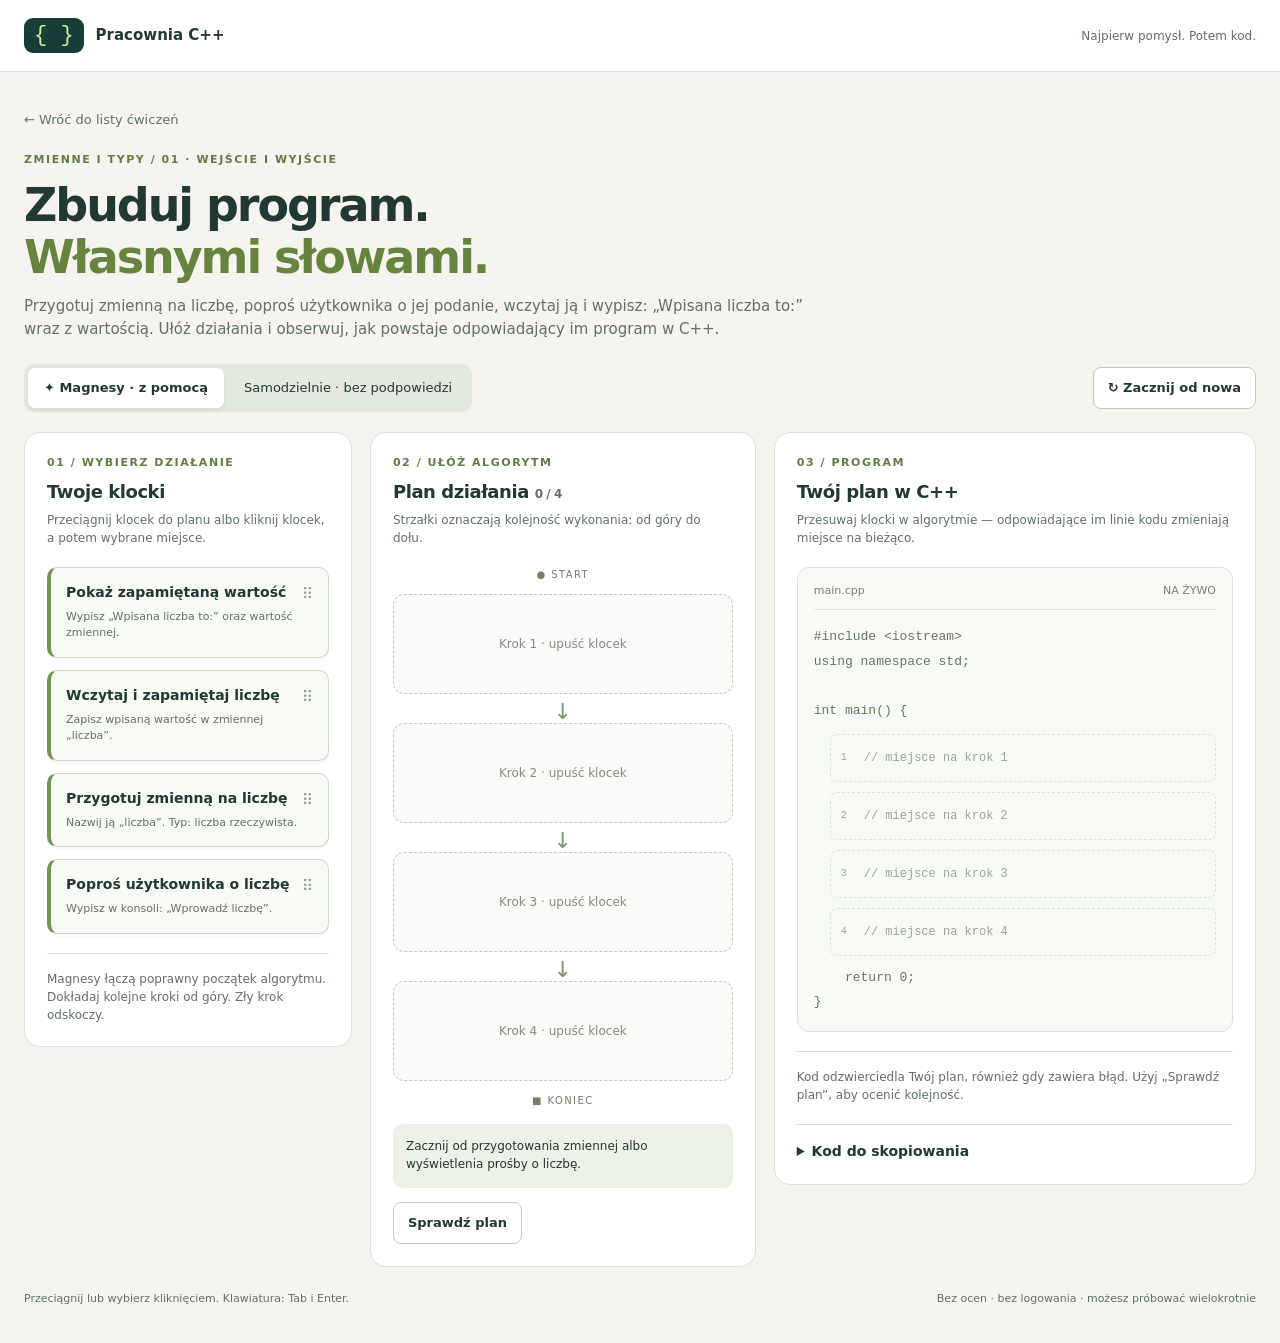
==== commit 5a0398f1: "Add files via upload" ====
--- a/JP_1_3/index.html
+++ b/JP_1_3/index.html
@@ -4,7 +4,9 @@
 <meta charset="utf-8">
 <meta name="viewport" content="width=device-width,initial-scale=1">
 <title>Klocki algorytmu · Pracownia C++</title>
-<link rel="stylesheet" href="styl.css">
+  <link rel="stylesheet" href="../wspolne/css/baza.css">
+  <link rel="stylesheet" href="../wspolne/css/klocki-liniowe.css">
+  <link rel="stylesheet" href="styl.css">
 </head>
 <body>
 <header>
@@ -95,9 +97,9 @@
 <!-- Dane najpierw, potem wspólny silnik. Bez modułów i fetch: działa offline. -->
 <script src="zadanie.js">
 </script>
-<script src="reguly.js">
+<script src="../wspolne/silniki/klocki-liniowe/reguly.js">
 </script>
-<script src="silnik.js">
+<script src="../wspolne/silniki/klocki-liniowe/silnik.js">
 </script>
 </body>
 </html>
--- a/wspolne/css/baza.css
+++ b/wspolne/css/baza.css
@@ -0,0 +1,39 @@
+/* WSPÓLNY MOTYW WSZYSTKICH STRON. Lokalne styl.css ładuje się na końcu. */
+:root {
+  color-scheme: light;
+  --paper: #f5f4ef;
+  --bg: var(--paper);
+  --surface: #ffffff;
+  --ink: #203934;
+  --muted: #60716a;
+  --green: #173e38;
+  --lime: #d5eb98;
+  --line: #dce2d8;
+  --accent: #65843e;
+  --focus: #ac6500;
+  --orange: #f6c17c;
+  --red: #a33727;
+  --purple: #72518d;
+  --gold: #996822;
+  --panel-radius: 16px;
+  --control-radius: 8px;
+  --font-body: system-ui, -apple-system, "Segoe UI", sans-serif;
+  --font-code: Consolas, "Courier New", monospace;
+  --font-size: 15px;
+  --body-leading: 1.6;
+  --page-width: 1280px;
+  --block-pad-y: 4px;
+  --insertion-gap: 8px;
+  --insertion-gap-touch: 16px;
+}
+* { box-sizing: border-box; }
+body { margin: 0; background: var(--paper); color: var(--ink); font: var(--font-size)/var(--body-leading) var(--font-body); }
+button, input, textarea, select { font: inherit; }
+button { cursor: pointer; touch-action: manipulation; }
+button:disabled { cursor: default; }
+a { color: inherit; }
+:focus-visible { outline: 3px solid var(--focus); outline-offset: 3px; }
+[hidden] { display: none !important; }
+@media (prefers-reduced-motion: reduce) {
+  *, *::before, *::after { animation: none !important; transition: none !important; scroll-behavior: auto !important; }
+}
--- a/wspolne/css/klocki-liniowe.css
+++ b/wspolne/css/klocki-liniowe.css
@@ -0,0 +1,278 @@
+*{box-sizing:border-box}
+button,input,textarea{font:inherit}
+button{cursor:pointer;
+  color:inherit}
+button:disabled{cursor:default;
+  opacity:.45}
+:focus-visible{outline:3px solid var(--focus);
+  outline-offset:3px}
+[hidden]{display:none!important}
+header{border-bottom:1px solid var(--line);
+  background:#fff;
+  padding:18px max(24px,calc((100vw - 1360px)/2));
+  display:flex;
+  justify-content:space-between;
+  align-items:center}
+.brand{font-weight:750;
+  display:flex;
+  align-items:center;
+  gap:12px}
+.logo{background:var(--green);
+  color:var(--lime);
+  padding:5px 10px;
+  border-radius:9px;
+  font:22px monospace}
+.tag{font-size:12px;
+  color:var(--muted)}
+main{max-width:var(--page-width);
+  margin:auto;
+  padding:36px 24px}
+.eyebrow{font-size:11px;
+  letter-spacing:.14em;
+  font-weight:750;
+  color:#607e42}
+h1{font-size:clamp(30px,4vw,46px);
+  line-height:1.12;
+  letter-spacing:-.045em;
+  margin:12px 0}
+h1 em{font-style:normal;
+  color:var(--accent)}
+.intro{max-width:780px;
+  color:var(--muted);
+  margin:0 0 24px}
+.toolbar{display:flex;
+  justify-content:space-between;
+  gap:14px;
+  align-items:center;
+  margin-bottom:20px;
+  flex-wrap:wrap}
+.modes{display:flex;
+  padding:4px;
+  background:#e4e9de;
+  border-radius:10px;
+  gap:4px}
+.modes button{border:0;
+  background:none;
+  padding:10px 16px;
+  border-radius:7px;
+  font-size:13px}
+.modes button[aria-pressed=true]{background:white;
+  box-shadow:0 2px 5px #203d3612;
+  font-weight:700}
+.btn{border:1px solid #bfcdbd;
+  border-radius:var(--control-radius);
+  padding:10px 14px;
+  background:white;
+  font-size:13px;
+  font-weight:650}
+.primary{background:var(--green);
+  color:white;
+  border-color:var(--green)}
+.workspace{display:grid;
+  grid-template-columns:.85fr 1fr 1.25fr;
+  gap:18px;
+  align-items:start}
+.panel{border:1px solid var(--line);
+  border-radius:var(--panel-radius);
+  background:white;
+  padding:22px;
+  min-width:0}
+.panel h2{font-size:18px;
+  margin:7px 0 6px;
+  letter-spacing:-.025em}
+.help{font-size:12px;
+  color:var(--muted);
+  margin:0 0 20px;
+  min-height:36px}
+.bank{display:grid;
+  gap:12px;
+  min-height:345px;
+  align-content:start}
+.block{border:1px solid #cdd9c8;
+  border-left:4px solid #729455;
+  border-radius:10px;
+  background:#f8faf4;
+  padding:15px;
+  text-align:left;
+  width:100%;
+  position:relative;
+  user-select:none;
+  touch-action:none;
+  box-shadow:0 3px 0 #203d3607}
+.block:hover{border-color:#719458;
+  background:#f0f5e7}
+.block strong{display:block;
+  font-size:14px;
+  line-height:1.35}
+.block small{display:block;
+  color:var(--muted);
+  font-size:11px;
+  margin-top:7px}
+.block.selected{outline:3px solid #a8c66b}
+.grip{float:right;
+  color:#8d9b89;
+  margin-left:8px}
+.slot{position:relative;
+  border:1px dashed #c3cdbd;
+  border-radius:11px;
+  min-height:100px;
+  display:flex;
+  align-items:center;
+  justify-content:center;
+  background:#fafbf8}
+.slot + .slot{margin-top:29px}
+.slot + .slot:before{content:'↓';
+  position:absolute;
+  top:-29px;
+  height:28px;
+  color:#7b9568;
+  font-size:22px}
+.slot .placeholder{color:#7f8e7b;
+  font-size:12px;
+  padding:20px}
+.slot .block{min-height:98px}
+.slot.over{background:#e4efce;
+  outline:2px solid #83a65a}
+.slot.active{outline:3px solid #90b843;
+  box-shadow:0 0 0 6px #d8eea144}
+.flowcap{text-align:center;
+  font-size:10px;
+  letter-spacing:.14em;
+  color:#708465;
+  padding:0 0 12px}
+.flowcap.end{padding:12px 0 0}
+.remove{position:absolute;
+  right:7px;
+  bottom:5px;
+  border:0;
+  background:transparent;
+  font-size:11px;
+  color:#66765d;
+  padding:5px}
+.slot .block small{padding-right:35px}
+.status{margin:16px 0 0;
+  background:#edf2e6;
+  border-radius:9px;
+  padding:13px;
+  font-size:12px;
+  min-height:64px}
+.status.error{background:#fff0e8;
+  color:#9e4930}
+.status.success{background:#e6f2ce;
+  color:#355722}
+.actions{display:flex;
+  gap:8px;
+  margin-top:14px;
+  flex-wrap:wrap}
+footer{font-size:11px;
+  color:var(--muted);
+  display:flex;
+  justify-content:space-between;
+  gap:18px;
+  margin-top:24px}
+.ghost{position:fixed;
+  z-index:100;
+  pointer-events:none;
+  opacity:.94;
+  box-shadow:0 16px 40px #17382f30;
+  transform:rotate(-2deg)}
+.reject{animation:repel .35s ease}
+.snap{animation:snap .3s ease}
+@keyframes repel{30%{transform:translateX(18px) rotate(2deg)}
+65%{transform:translateX(-12px)}
+100%{transform:translateX(0)}
+}
+@keyframes snap{0%{transform:scale(.94)}
+60%{transform:scale(1.025)}
+100%{transform:scale(1)}
+}
+@media(max-width:1050px){.workspace{grid-template-columns:1fr 1fr}
+.preview{grid-column:1/-1}
+.bank{min-height:0}
+}
+@media(max-width:650px){header{padding:14px 18px}
+.tag{display:none}
+main{padding:25px 16px}
+.workspace{grid-template-columns:1fr}
+.preview{grid-column:auto}
+.panel{padding:18px}
+.help{min-height:0}
+footer{flex-direction:column}
+.modes button{padding:10px}
+h1{font-size:36px}
+}
+@media(prefers-reduced-motion:reduce){*{animation:none!important}
+}
+
+.editor{background:#f8faf6;
+  border:1px solid #dce4d7;
+  border-radius:12px;
+  padding:16px;
+  overflow:hidden}
+.editor-head{display:flex;
+  justify-content:space-between;
+  border-bottom:1px solid #e0e7dc;
+  padding-bottom:12px;
+  margin-bottom:15px;
+  color:#74836d;
+  font:11px system-ui}
+.fixed-code{white-space:pre-wrap;
+  font:13px/1.9 var(--font-code);
+  color:#64795b}
+.code-row{margin:10px 0 10px 16px;
+  border:1px solid #dce5d6;
+  background:#fff;
+  border-radius:7px;
+  padding:12px 10px;
+  min-height:48px;
+  display:flex;
+  gap:10px;
+  align-items:center}
+.code-row code{font:12px/1.7 var(--font-code);
+  white-space:pre-wrap;
+  overflow-wrap:anywhere;
+  min-width:0}
+.code-row .num{font:10px var(--font-code);
+  color:#9aa890;
+  flex:0 0 13px}
+.code-row.empty{border-style:dashed;
+  background:transparent;
+  color:#9aa890}
+.code-row.highlight{border-color:#8faa64;
+  background:#edf5df}
+.note{font-size:12px;
+  color:var(--muted);
+  border-top:1px solid var(--line);
+  padding-top:16px;
+  margin-top:19px}
+.copy-panel{margin-top:20px;
+  border-top:1px solid var(--line);
+  padding-top:16px}
+.copy-panel summary{cursor:pointer;
+  font-weight:650;
+  font-size:14px}
+.copy-help{font-size:12px;
+  color:var(--muted);
+  margin:12px 0}
+.copy-panel textarea{display:block;
+  width:100%;
+  resize:vertical;
+  min-height:240px;
+  border:1px solid var(--line);
+  border-radius:var(--control-radius);
+  background:#fafcf7;
+  padding:13px;
+  font:12px/1.7 var(--font-code);
+  color:var(--ink);
+  white-space:pre;
+  overflow:auto}
+.code-row .num{user-select:none}
+.back-link{display:inline-block;
+  margin-bottom:22px;
+  color:var(--muted);
+  font-size:13px;
+  text-decoration:none}
+.back-link:hover{text-decoration:underline;
+  color:var(--ink)}
+
+.slot .placeholder { border:0; background:transparent; width:100%; min-height:98px; }
--- a/JP_1_3/styl.css
+++ b/JP_1_3/styl.css
@@ -1,290 +1,15 @@
-
-:root{--bg:#f3f4ed;
-  --ink:#203d36;
-  --muted:#62756b;
-  --line:#d9e1d6;
-  --green:#214f40;
-  --lime:#d8eea1}
-*{box-sizing:border-box}
-body{margin:0;
-  background:var(--bg);
-  color:var(--ink);
-  font:15px/1.5 system-ui,sans-serif}
-button,input,textarea{font:inherit}
-button{cursor:pointer;
-  color:inherit}
-button:disabled{cursor:default;
-  opacity:.45}
-:focus-visible{outline:3px solid #b07524;
-  outline-offset:3px}
-[hidden]{display:none!important}
-header{border-bottom:1px solid var(--line);
-  background:#fff;
-  padding:18px max(24px,calc((100vw - 1360px)/2));
-  display:flex;
-  justify-content:space-between;
-  align-items:center}
-.brand{font-weight:750;
-  display:flex;
-  align-items:center;
-  gap:12px}
-.logo{background:var(--green);
-  color:var(--lime);
-  padding:5px 10px;
-  border-radius:9px;
-  font:22px monospace}
-.tag{font-size:12px;
-  color:var(--muted)}
-main{max-width:1408px;
-  margin:auto;
-  padding:36px 24px}
-.eyebrow{font-size:11px;
-  letter-spacing:.14em;
-  font-weight:750;
-  color:#607e42}
-h1{font-size:clamp(30px,4vw,46px);
-  line-height:1.12;
-  letter-spacing:-.045em;
-  margin:12px 0}
-h1 em{font-style:normal;
-  color:#6b8744}
-.intro{max-width:780px;
-  color:var(--muted);
-  margin:0 0 24px}
-.toolbar{display:flex;
-  justify-content:space-between;
-  gap:14px;
-  align-items:center;
-  margin-bottom:20px;
-  flex-wrap:wrap}
-.modes{display:flex;
-  padding:4px;
-  background:#e4e9de;
-  border-radius:10px;
-  gap:4px}
-.modes button{border:0;
-  background:none;
-  padding:10px 16px;
-  border-radius:7px;
-  font-size:13px}
-.modes button[aria-pressed=true]{background:white;
-  box-shadow:0 2px 5px #203d3612;
-  font-weight:700}
-.btn{border:1px solid #bfcdbd;
-  border-radius:8px;
-  padding:10px 14px;
-  background:white;
-  font-size:13px;
-  font-weight:650}
-.primary{background:var(--green);
-  color:white;
-  border-color:var(--green)}
-.workspace{display:grid;
-  grid-template-columns:.85fr 1fr 1.25fr;
-  gap:18px;
-  align-items:start}
-.panel{border:1px solid var(--line);
-  border-radius:16px;
-  background:white;
-  padding:22px;
-  min-width:0}
-.panel h2{font-size:18px;
-  margin:7px 0 6px;
-  letter-spacing:-.025em}
-.help{font-size:12px;
-  color:var(--muted);
-  margin:0 0 20px;
-  min-height:36px}
-.bank{display:grid;
-  gap:12px;
-  min-height:345px;
-  align-content:start}
-.block{border:1px solid #cdd9c8;
-  border-left:4px solid #729455;
-  border-radius:10px;
-  background:#f8faf4;
-  padding:15px;
-  text-align:left;
-  width:100%;
-  position:relative;
-  user-select:none;
-  touch-action:none;
-  box-shadow:0 3px 0 #203d3607}
-.block:hover{border-color:#719458;
-  background:#f0f5e7}
-.block strong{display:block;
-  font-size:14px;
-  line-height:1.35}
-.block small{display:block;
-  color:var(--muted);
-  font-size:11px;
-  margin-top:7px}
-.block.selected{outline:3px solid #a8c66b}
-.grip{float:right;
-  color:#8d9b89;
-  margin-left:8px}
-.slot{position:relative;
-  border:1px dashed #c3cdbd;
-  border-radius:11px;
-  min-height:100px;
-  display:flex;
-  align-items:center;
-  justify-content:center;
-  background:#fafbf8}
-.slot + .slot{margin-top:29px}
-.slot + .slot:before{content:'↓';
-  position:absolute;
-  top:-29px;
-  height:28px;
-  color:#7b9568;
-  font-size:22px}
-.slot .placeholder{color:#7f8e7b;
-  font-size:12px;
-  padding:20px}
-.slot .block{min-height:98px}
-.slot.over{background:#e4efce;
-  outline:2px solid #83a65a}
-.slot.active{outline:3px solid #90b843;
-  box-shadow:0 0 0 6px #d8eea144}
-.flowcap{text-align:center;
-  font-size:10px;
-  letter-spacing:.14em;
-  color:#708465;
-  padding:0 0 12px}
-.flowcap.end{padding:12px 0 0}
-.remove{position:absolute;
-  right:7px;
-  bottom:5px;
-  border:0;
-  background:transparent;
-  font-size:11px;
-  color:#66765d;
-  padding:5px}
-.slot .block small{padding-right:35px}
-.status{margin:16px 0 0;
-  background:#edf2e6;
-  border-radius:9px;
-  padding:13px;
-  font-size:12px;
-  min-height:64px}
-.status.error{background:#fff0e8;
-  color:#9e4930}
-.status.success{background:#e6f2ce;
-  color:#355722}
-.actions{display:flex;
-  gap:8px;
-  margin-top:14px;
-  flex-wrap:wrap}
-footer{font-size:11px;
-  color:var(--muted);
-  display:flex;
-  justify-content:space-between;
-  gap:18px;
-  margin-top:24px}
-.ghost{position:fixed;
-  z-index:100;
-  pointer-events:none;
-  opacity:.94;
-  box-shadow:0 16px 40px #17382f30;
-  transform:rotate(-2deg)}
-.reject{animation:repel .35s ease}
-.snap{animation:snap .3s ease}
-@keyframes repel{30%{transform:translateX(18px) rotate(2deg)}
-65%{transform:translateX(-12px)}
-100%{transform:translateX(0)}
+/* LOKALNE USTAWIENIA ĆWICZENIA — ten plik ładuje się po stylach wspólnych.
+   Kolory i czcionki wszystkich stron: ../wspolne/css/baza.css.
+   Układ mechanizmu: ../wspolne/css/klocki-liniowe.css.
+   Możesz dopisywać zwykłe selektory CSS poniżej :root. */
+:root {
+  --page-width: 1408px;
+  --font-size: 15px;
+  --body-leading: 1.5;
+  /* Przykłady lokalnych zmian (usuń komentarz, aby je włączyć):
+  --green: #234d70;
+  --accent: #497eaa;
+  --panel-radius: 12px;
+  --font-size: 16px;
+  */
 }
-@keyframes snap{0%{transform:scale(.94)}
-60%{transform:scale(1.025)}
-100%{transform:scale(1)}
-}
-@media(max-width:1050px){.workspace{grid-template-columns:1fr 1fr}
-.preview{grid-column:1/-1}
-.bank{min-height:0}
-}
-@media(max-width:650px){header{padding:14px 18px}
-.tag{display:none}
-main{padding:25px 16px}
-.workspace{grid-template-columns:1fr}
-.preview{grid-column:auto}
-.panel{padding:18px}
-.help{min-height:0}
-footer{flex-direction:column}
-.modes button{padding:10px}
-h1{font-size:36px}
-}
-@media(prefers-reduced-motion:reduce){*{animation:none!important}
-}
-
-.editor{background:#f8faf6;
-  border:1px solid #dce4d7;
-  border-radius:12px;
-  padding:16px;
-  overflow:hidden}
-.editor-head{display:flex;
-  justify-content:space-between;
-  border-bottom:1px solid #e0e7dc;
-  padding-bottom:12px;
-  margin-bottom:15px;
-  color:#74836d;
-  font:11px system-ui}
-.fixed-code{white-space:pre-wrap;
-  font:13px/1.9 Consolas,monospace;
-  color:#64795b}
-.code-row{margin:10px 0 10px 16px;
-  border:1px solid #dce5d6;
-  background:#fff;
-  border-radius:7px;
-  padding:12px 10px;
-  min-height:48px;
-  display:flex;
-  gap:10px;
-  align-items:center}
-.code-row code{font:12px/1.7 Consolas,monospace;
-  white-space:pre-wrap;
-  overflow-wrap:anywhere;
-  min-width:0}
-.code-row .num{font:10px Consolas,monospace;
-  color:#9aa890;
-  flex:0 0 13px}
-.code-row.empty{border-style:dashed;
-  background:transparent;
-  color:#9aa890}
-.code-row.highlight{border-color:#8faa64;
-  background:#edf5df}
-.note{font-size:12px;
-  color:var(--muted);
-  border-top:1px solid var(--line);
-  padding-top:16px;
-  margin-top:19px}
-.copy-panel{margin-top:20px;
-  border-top:1px solid var(--line);
-  padding-top:16px}
-.copy-panel summary{cursor:pointer;
-  font-weight:650;
-  font-size:14px}
-.copy-help{font-size:12px;
-  color:var(--muted);
-  margin:12px 0}
-.copy-panel textarea{display:block;
-  width:100%;
-  resize:vertical;
-  min-height:240px;
-  border:1px solid var(--line);
-  border-radius:8px;
-  background:#fafcf7;
-  padding:13px;
-  font:12px/1.7 Consolas,monospace;
-  color:var(--ink);
-  white-space:pre;
-  overflow:auto}
-.code-row .num{user-select:none}
-.back-link{display:inline-block;
-  margin-bottom:22px;
-  color:var(--muted);
-  font-size:13px;
-  text-decoration:none}
-.back-link:hover{text-decoration:underline;
-  color:var(--ink)}
-
-.slot .placeholder { border:0; background:transparent; width:100%; min-height:98px; }
-
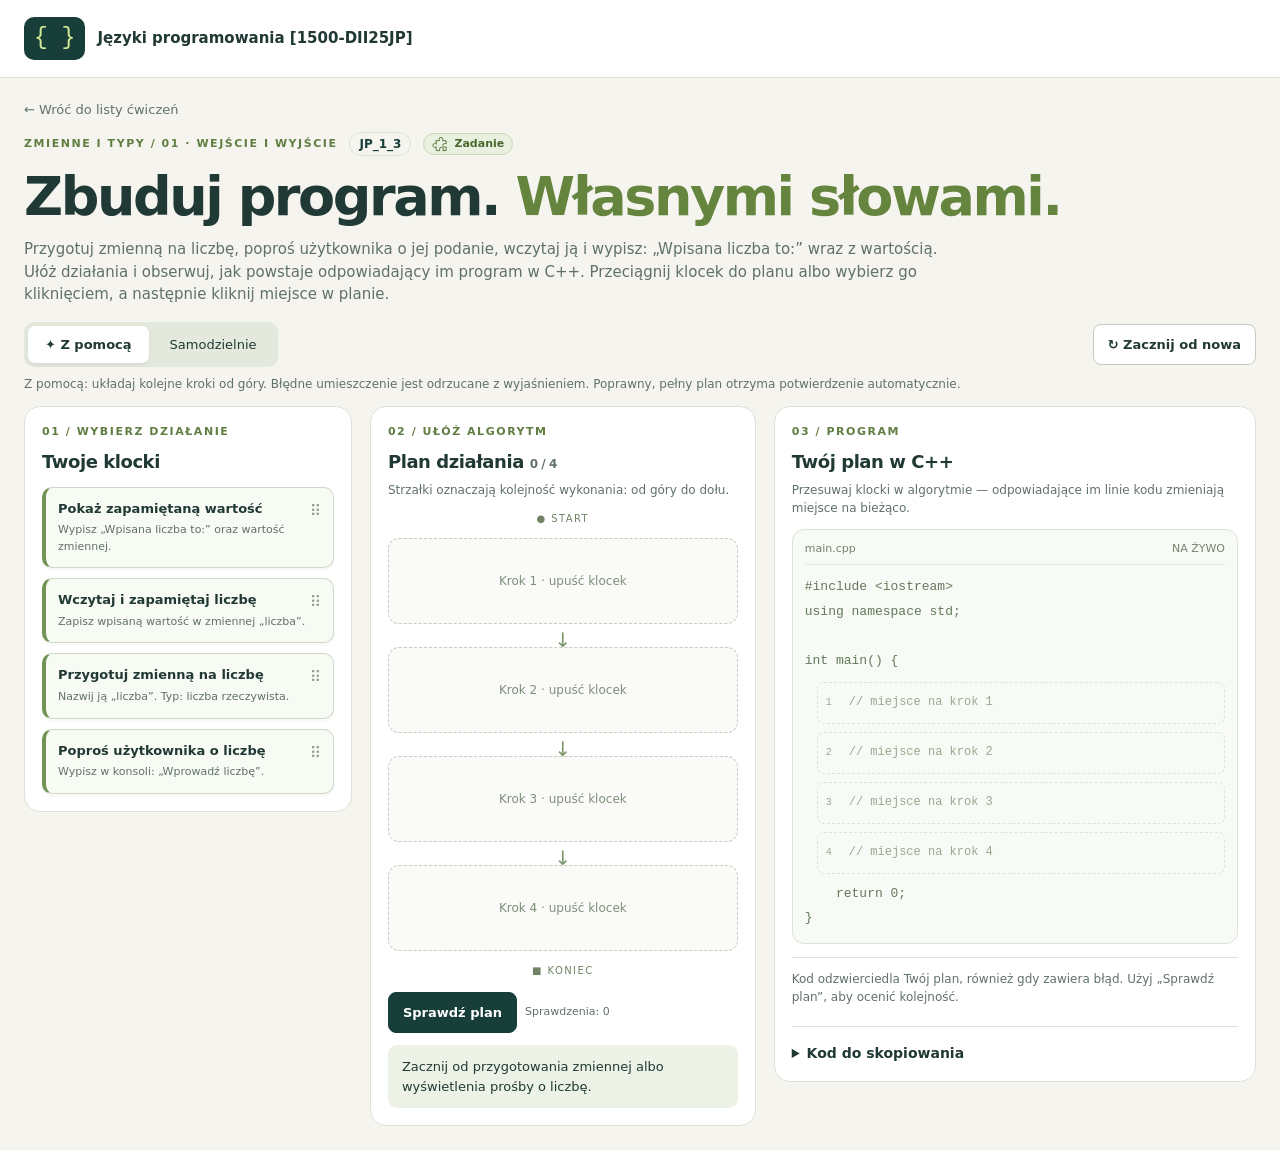
==== commit 04e597e4: "Add files via upload" ====
--- a/JP_1_3/index.html
+++ b/JP_1_3/index.html
@@ -3,45 +3,43 @@
 <head>
 <meta charset="utf-8">
 <meta name="viewport" content="width=device-width,initial-scale=1">
-<title>Klocki algorytmu · Pracownia C++</title>
+<title>JP_1_3 · Wejście i wyjście</title>
   <link rel="stylesheet" href="../wspolne/css/baza.css">
   <link rel="stylesheet" href="../wspolne/css/klocki-liniowe.css">
+  <link rel="stylesheet" href="../wspolne/css/pracownia.css">
   <link rel="stylesheet" href="styl.css">
 </head>
 <body>
 <header>
 <div class="brand">
-<span class="logo">{ }</span> Pracownia C++</div>
-<span class="tag">Najpierw pomysł. Potem kod.</span>
+<span class="logo">{ }</span> Języki programowania [1500-DII25JP]</div>
 </header>
 <main>
 <a id="backLink" class="back-link" href="../index.html#01_podstawy">← Wróć do listy ćwiczeń</a>
-<div class="eyebrow" id="taskEyebrow">
-</div>
+<div class="task-meta"><div class="eyebrow" id="taskEyebrow"></div><span id="taskBadge" class="badge"></span><span class="activity-kind task"><img class="activity-icon" src="../wspolne/ikony/zadanie.svg" alt="" aria-hidden="true" width="16" height="16"><span>Zadanie</span></span></div>
 <h1>
 <span id="taskHeading">
 </span>
-<br>
 <em id="taskAccent">
 </em>
 </h1>
 <p class="intro" id="taskDescription">
 </p>
 <div class="toolbar">
-<div class="modes" aria-label="Sposób sprawdzania">
-<button id="magnet" aria-pressed="true">✦ Magnesy · z pomocą</button>
-<button id="free" aria-pressed="false">Samodzielnie · bez podpowiedzi</button>
+<div class="modes" role="group" aria-label="Sposób sprawdzania">
+<button id="magnet" aria-pressed="true">✦ Z pomocą</button>
+<button id="free" aria-pressed="false">Samodzielnie</button>
 </div>
 <button class="btn" id="reset">↻ Zacznij od nowa</button>
 </div>
+<p class="mode-note" id="modeNote"></p>
+<p id="placement-feedback" class="placement-feedback" role="status" aria-live="polite" aria-atomic="true" hidden></p>
 <div class="workspace">
 <section class="panel">
 <div class="eyebrow">01 / WYBIERZ DZIAŁANIE</div>
 <h2>Twoje klocki</h2>
-<p class="help">Przeciągnij klocek do planu albo kliknij klocek, a potem wybrane miejsce.</p>
 <div class="bank" id="bank">
 </div>
-<div class="note" id="modeNote">Magnesy łączą poprawny początek algorytmu. Dokładaj kolejne kroki od góry. Zły krok odskoczy.</div>
 </section>
 <section class="panel">
 <div class="eyebrow">02 / UŁÓŻ ALGORYTM</div>
@@ -53,10 +51,12 @@
 <div id="slots">
 </div>
 <div class="flowcap end">■ KONIEC</div>
+<div class="actions">
+<button class="btn primary" id="check">Sprawdź plan</button>
+<span id="check-success" class="check-success" aria-hidden="true" hidden>✓</span>
+<span id="attempts" class="attempts">Sprawdzenia: 0</span>
+</div>
 <div id="status" class="status" role="status" aria-live="polite">Wczytywanie zadania…</div>
-<div class="actions">
-<button class="btn" id="check">Sprawdź plan</button>
-</div>
 </section>
 <section class="panel preview">
 <div class="eyebrow">03 / PROGRAM</div>
@@ -89,17 +89,14 @@
 </details>
 </section>
 </div>
-<footer>
-<span>Przeciągnij lub wybierz kliknięciem. Klawiatura: Tab i Enter.</span>
-<span>Bez ocen · bez logowania · możesz próbować wielokrotnie</span>
-</footer>
 </main>
 <!-- Dane najpierw, potem wspólny silnik. Bez modułów i fetch: działa offline. -->
 <script src="zadanie.js">
 </script>
 <script src="../wspolne/silniki/klocki-liniowe/reguly.js">
 </script>
-<script src="../wspolne/silniki/klocki-liniowe/silnik.js">
+<script src="../wspolne/silniki/narzedzia-autora/skroty.js"></script>
+  <script src="../wspolne/silniki/klocki-liniowe/silnik.js">
 </script>
 </body>
 </html>
--- a/wspolne/css/pracownia.css
+++ b/wspolne/css/pracownia.css
@@ -0,0 +1,29 @@
+/* WSPÓLNA OPRAWA ĆWICZEŃ: nagłówek, metadane, tytuł, tryby i potwierdzenie.
+   Ładuj po CSS mechanizmu, przed lokalnym styl.css. */
+header{display:flex;justify-content:space-between;align-items:center;border-bottom:1px solid var(--line);background:white;padding:17px max(24px,calc((100vw - 1240px)/2))}
+.brand{display:flex;gap:12px;align-items:center;font-weight:750}
+.logo{background:var(--green);color:var(--lime);border-radius:10px;padding:4px 10px;font:23px/1.5 monospace}
+.badge{border:1px solid var(--line);border-radius:var(--panel-radius);padding:4px 12px;font-size:12px;color:var(--muted)}
+.back-link{margin-bottom:13px}
+h1{font-size:clamp(35px,4.5vw,54px);line-height:1.1}
+.toolbar{margin-bottom:0}
+.modes button{padding:9px 17px}
+.mode-note{font-size:12px;color:var(--muted)}
+.placement-feedback{background:#eaf0e1;border-radius:10px;font-size:13px}
+.placement-feedback.error{background:#fff0e1;color:#8b442e}
+main{padding-top:20px;padding-bottom:24px}
+.back{margin-bottom:13px}
+.task-meta{display:flex;align-items:center;gap:12px;flex-wrap:wrap}
+.task-meta .badge{font-weight:700;color:var(--green);padding:2px 9px}
+h1{white-space:nowrap;margin:11px 0 12px}
+.intro{margin:0 0 16px;max-width:920px}
+.mode-note{margin:8px 0 13px}
+.placement-feedback{position:sticky;top:8px;z-index:20;margin:0 0 10px;padding:11px 14px;min-height:0;box-shadow:0 3px 12px #173e3812}
+.check-success{display:inline-flex;align-items:center;justify-content:center;color:#477623;font-size:48px;font-weight:800;line-height:1;width:52px;min-height:48px}
+@media(max-width:600px){header{padding:11px 15px}.brand{gap:8px;font-size:12px}.logo{font-size:18px}main{padding-top:16px}h1{white-space:normal;font-size:clamp(28px,6vw,35px)}.task-meta{gap:7px}.task-meta .eyebrow{font-size:10px}}
+
+/* Wspolne oznaczenia Zadanie / Wizualizacja na liscie i w metadanych cwiczen. */
+.activity-kind{display:inline-flex;align-items:center;gap:5px;white-space:nowrap;font:650 10px/1.5 var(--font-body);padding:2px 8px;border:1px solid #c9d9b5;border-radius:999px;background:#e8f1df;color:#47672d}
+.activity-kind.visualization{background:#eaf3fb;border-color:#bbd2e5;color:#246997}
+.activity-icon{display:block;width:16px;height:16px;flex:0 0 16px}
+.task-meta .activity-kind{font-size:11px;gap:6px}
--- a/JP_1_3/styl.css
+++ b/JP_1_3/styl.css
@@ -13,3 +13,22 @@
   --font-size: 16px;
   */
 }
+
+/* Zwarte wnętrze silnika liniowego; oprawa strony pochodzi z pracownia.css. */
+.panel{padding:17px}
+.help{min-height:0;margin-bottom:12px}
+.bank{min-height:0;gap:10px;margin-top:12px}
+.block{padding:12px}
+.block strong{font-size:13px}
+.block small{margin-top:5px}
+.slot,.slot .block,.slot .placeholder{min-height:84px}
+.slot+.slot{margin-top:23px}
+.slot+.slot:before{top:-23px;height:22px;font-size:20px}
+.slot .placeholder{padding:13px}
+.actions{align-items:center}
+.actions .attempts{font-size:11px;color:var(--muted)}
+.status{min-height:0;margin-top:12px;padding:12px 14px;font-size:13px}
+.editor{padding:12px}
+.editor-head{padding-bottom:9px;margin-bottom:10px}
+.code-row{margin:8px 0 8px 12px;min-height:42px;padding:9px 8px}
+.note{padding-top:12px;margin-top:13px}
